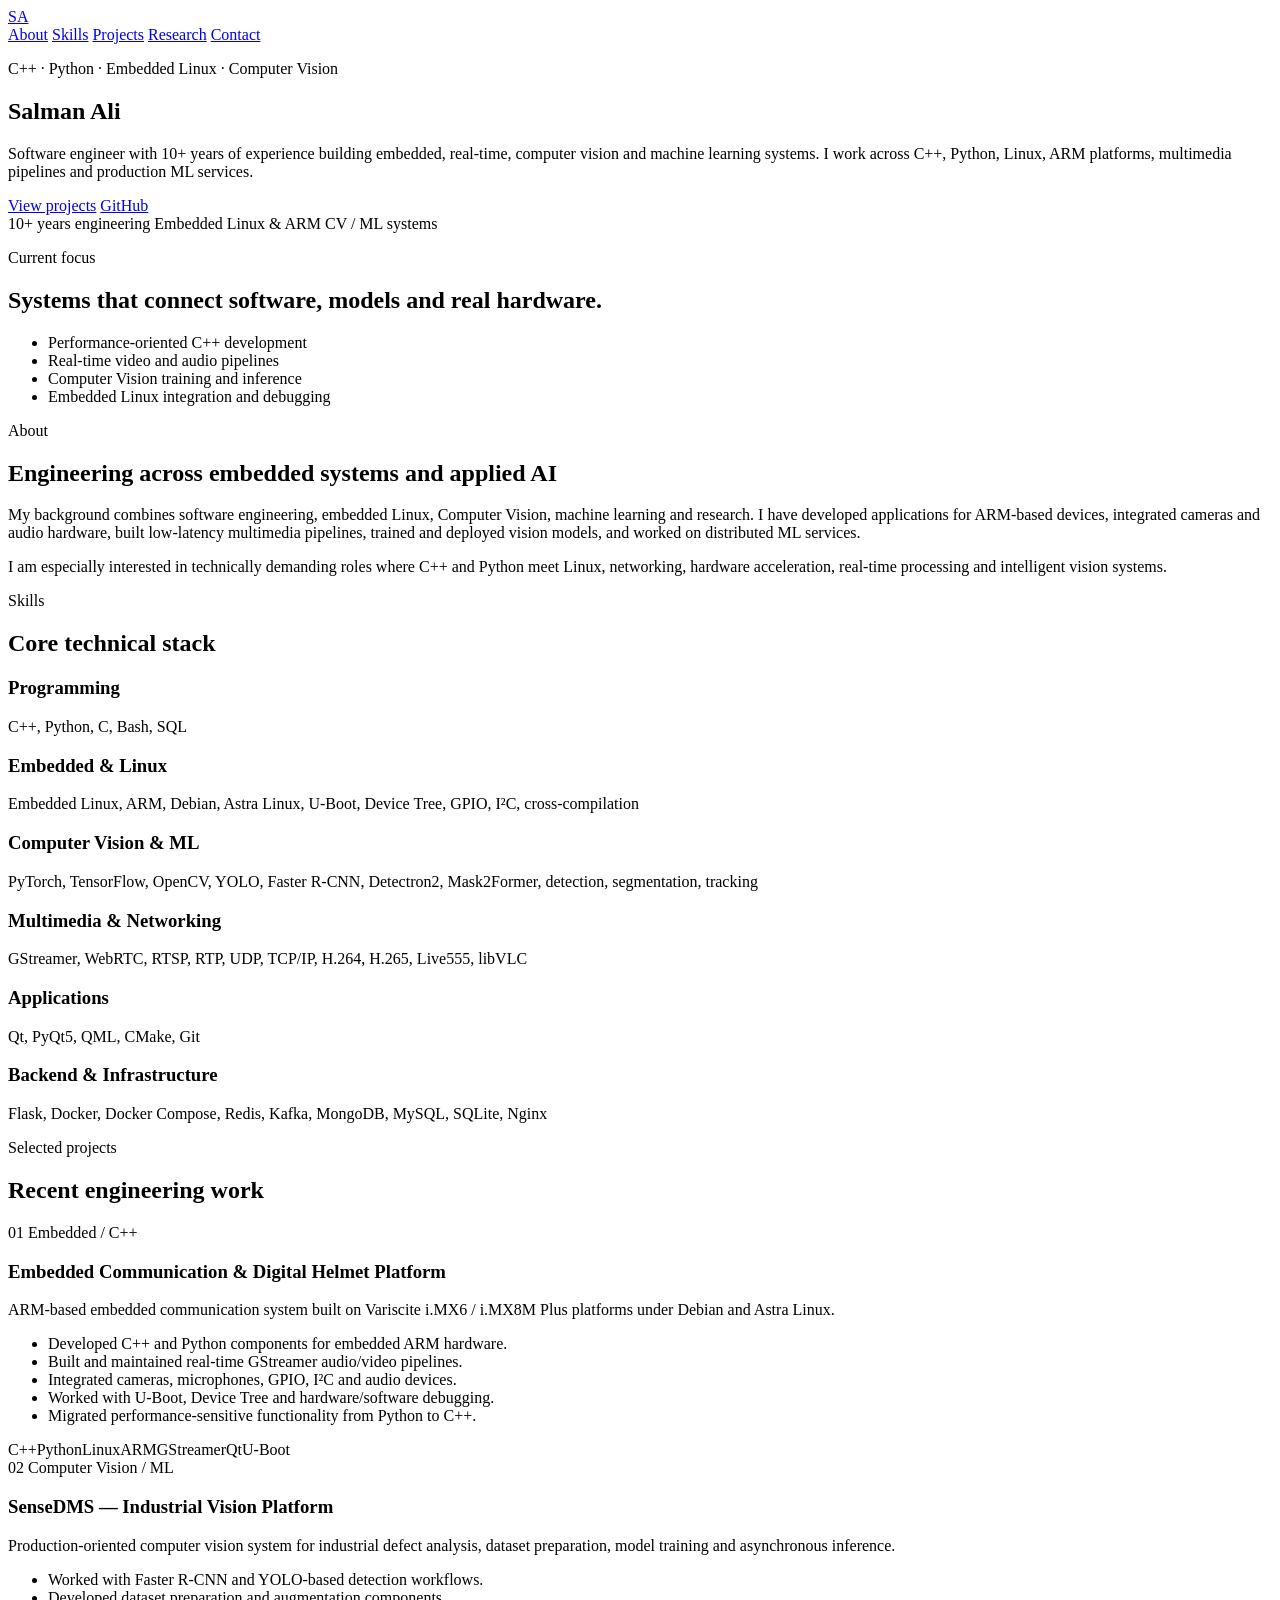
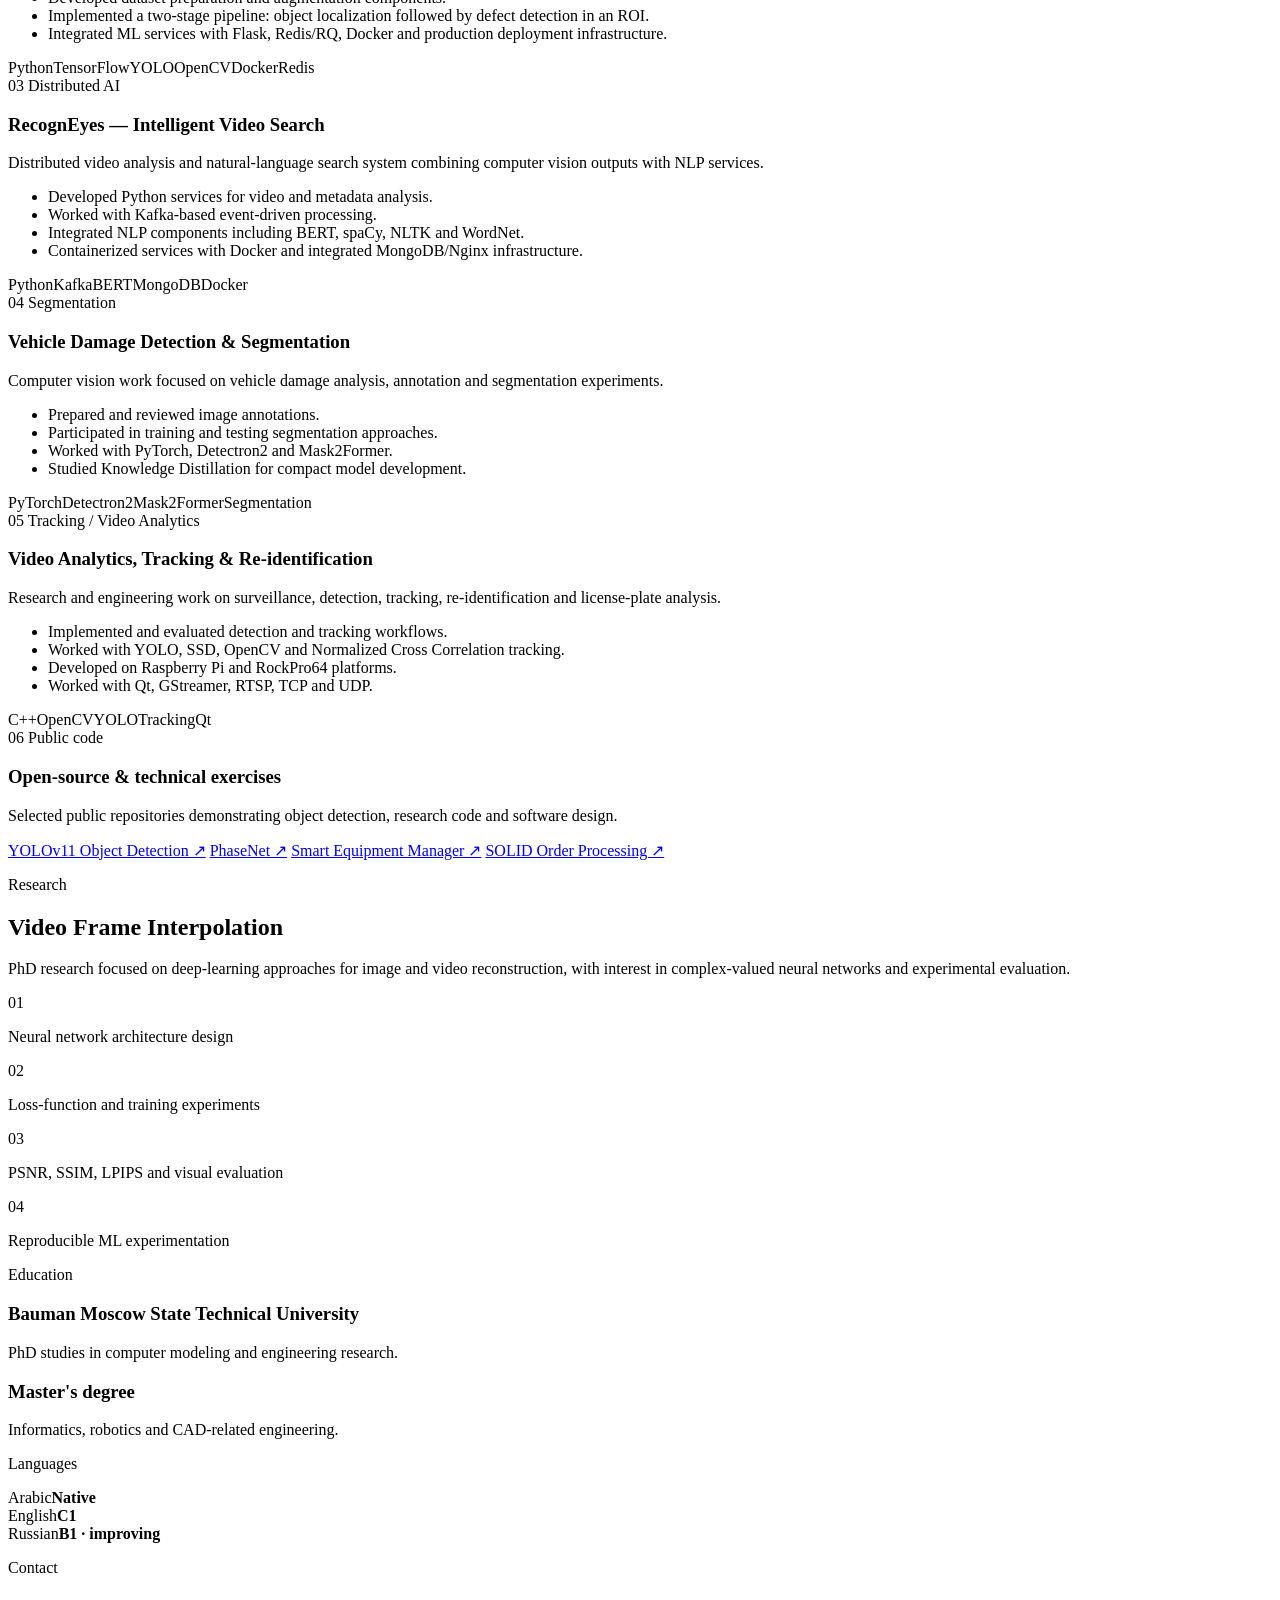
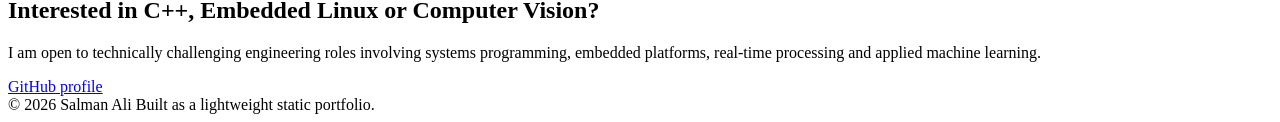
==== index.html @ c9ed136f "Create initial professional portfolio" ====
<!DOCTYPE html>
<html lang="en">
<head>
  <meta charset="UTF-8" />
  <meta name="viewport" content="width=device-width, initial-scale=1.0" />
  <meta name="description" content="Salman Ali — C++ / Python / Embedded Linux / Computer Vision Engineer." />
  <meta name="theme-color" content="#0b1020" />
  <title>Salman Ali | C++ · Embedded Linux · Computer Vision</title>
  <link rel="stylesheet" href="styles.css" />
</head>
<body>
  <header class="site-header">
    <div class="container nav-wrap">
      <a class="brand" href="#top">SA</a>
      <nav class="nav" aria-label="Primary navigation">
        <a href="#about">About</a>
        <a href="#skills">Skills</a>
        <a href="#projects">Projects</a>
        <a href="#research">Research</a>
        <a href="#contact">Contact</a>
      </nav>
    </div>
  </header>

  <main id="top">
    <section class="hero section">
      <div class="container hero-grid">
        <div>
          <p class="eyebrow">C++ · Python · Embedded Linux · Computer Vision</p>
          <h1>Salman Ali</h1>
          <p class="hero-copy">
            Software engineer with 10+ years of experience building embedded, real-time,
            computer vision and machine learning systems. I work across C++, Python, Linux,
            ARM platforms, multimedia pipelines and production ML services.
          </p>
          <div class="hero-actions">
            <a class="button primary" href="#projects">View projects</a>
            <a class="button secondary" href="https://github.com/slmanali" target="_blank" rel="noreferrer">GitHub</a>
          </div>
          <div class="quick-facts" aria-label="Profile highlights">
            <span>10+ years engineering</span>
            <span>Embedded Linux & ARM</span>
            <span>CV / ML systems</span>
          </div>
        </div>

        <aside class="hero-card" aria-label="Technical focus">
          <p class="card-label">Current focus</p>
          <h2>Systems that connect software, models and real hardware.</h2>
          <ul>
            <li>Performance-oriented C++ development</li>
            <li>Real-time video and audio pipelines</li>
            <li>Computer Vision training and inference</li>
            <li>Embedded Linux integration and debugging</li>
          </ul>
        </aside>
      </div>
    </section>

    <section id="about" class="section alt-section">
      <div class="container two-column">
        <div>
          <p class="section-kicker">About</p>
          <h2>Engineering across embedded systems and applied AI</h2>
        </div>
        <div class="prose">
          <p>
            My background combines software engineering, embedded Linux, Computer Vision,
            machine learning and research. I have developed applications for ARM-based devices,
            integrated cameras and audio hardware, built low-latency multimedia pipelines,
            trained and deployed vision models, and worked on distributed ML services.
          </p>
          <p>
            I am especially interested in technically demanding roles where C++ and Python meet
            Linux, networking, hardware acceleration, real-time processing and intelligent vision systems.
          </p>
        </div>
      </div>
    </section>

    <section id="skills" class="section">
      <div class="container">
        <p class="section-kicker">Skills</p>
        <h2>Core technical stack</h2>

        <div class="skill-grid">
          <article class="skill-card">
            <h3>Programming</h3>
            <p>C++, Python, C, Bash, SQL</p>
          </article>
          <article class="skill-card">
            <h3>Embedded & Linux</h3>
            <p>Embedded Linux, ARM, Debian, Astra Linux, U-Boot, Device Tree, GPIO, I²C, cross-compilation</p>
          </article>
          <article class="skill-card">
            <h3>Computer Vision & ML</h3>
            <p>PyTorch, TensorFlow, OpenCV, YOLO, Faster R-CNN, Detectron2, Mask2Former, detection, segmentation, tracking</p>
          </article>
          <article class="skill-card">
            <h3>Multimedia & Networking</h3>
            <p>GStreamer, WebRTC, RTSP, RTP, UDP, TCP/IP, H.264, H.265, Live555, libVLC</p>
          </article>
          <article class="skill-card">
            <h3>Applications</h3>
            <p>Qt, PyQt5, QML, CMake, Git</p>
          </article>
          <article class="skill-card">
            <h3>Backend & Infrastructure</h3>
            <p>Flask, Docker, Docker Compose, Redis, Kafka, MongoDB, MySQL, SQLite, Nginx</p>
          </article>
        </div>
      </div>
    </section>

    <section id="projects" class="section alt-section">
      <div class="container">
        <p class="section-kicker">Selected projects</p>
        <h2>Recent engineering work</h2>

        <div class="project-grid">
          <article class="project-card featured">
            <div class="project-topline">
              <span class="project-number">01</span>
              <span class="project-type">Embedded / C++</span>
            </div>
            <h3>Embedded Communication & Digital Helmet Platform</h3>
            <p>
              ARM-based embedded communication system built on Variscite i.MX6 / i.MX8M Plus
              platforms under Debian and Astra Linux.
            </p>
            <ul class="project-points">
              <li>Developed C++ and Python components for embedded ARM hardware.</li>
              <li>Built and maintained real-time GStreamer audio/video pipelines.</li>
              <li>Integrated cameras, microphones, GPIO, I²C and audio devices.</li>
              <li>Worked with U-Boot, Device Tree and hardware/software debugging.</li>
              <li>Migrated performance-sensitive functionality from Python to C++.</li>
            </ul>
            <div class="tags">
              <span>C++</span><span>Python</span><span>Linux</span><span>ARM</span><span>GStreamer</span><span>Qt</span><span>U-Boot</span>
            </div>
          </article>

          <article class="project-card">
            <div class="project-topline">
              <span class="project-number">02</span>
              <span class="project-type">Computer Vision / ML</span>
            </div>
            <h3>SenseDMS — Industrial Vision Platform</h3>
            <p>
              Production-oriented computer vision system for industrial defect analysis,
              dataset preparation, model training and asynchronous inference.
            </p>
            <ul class="project-points">
              <li>Worked with Faster R-CNN and YOLO-based detection workflows.</li>
              <li>Developed dataset preparation and augmentation components.</li>
              <li>Implemented a two-stage pipeline: object localization followed by defect detection in an ROI.</li>
              <li>Integrated ML services with Flask, Redis/RQ, Docker and production deployment infrastructure.</li>
            </ul>
            <div class="tags">
              <span>Python</span><span>TensorFlow</span><span>YOLO</span><span>OpenCV</span><span>Docker</span><span>Redis</span>
            </div>
          </article>

          <article class="project-card">
            <div class="project-topline">
              <span class="project-number">03</span>
              <span class="project-type">Distributed AI</span>
            </div>
            <h3>RecognEyes — Intelligent Video Search</h3>
            <p>
              Distributed video analysis and natural-language search system combining computer vision outputs with NLP services.
            </p>
            <ul class="project-points">
              <li>Developed Python services for video and metadata analysis.</li>
              <li>Worked with Kafka-based event-driven processing.</li>
              <li>Integrated NLP components including BERT, spaCy, NLTK and WordNet.</li>
              <li>Containerized services with Docker and integrated MongoDB/Nginx infrastructure.</li>
            </ul>
            <div class="tags">
              <span>Python</span><span>Kafka</span><span>BERT</span><span>MongoDB</span><span>Docker</span>
            </div>
          </article>

          <article class="project-card">
            <div class="project-topline">
              <span class="project-number">04</span>
              <span class="project-type">Segmentation</span>
            </div>
            <h3>Vehicle Damage Detection & Segmentation</h3>
            <p>
              Computer vision work focused on vehicle damage analysis, annotation and segmentation experiments.
            </p>
            <ul class="project-points">
              <li>Prepared and reviewed image annotations.</li>
              <li>Participated in training and testing segmentation approaches.</li>
              <li>Worked with PyTorch, Detectron2 and Mask2Former.</li>
              <li>Studied Knowledge Distillation for compact model development.</li>
            </ul>
            <div class="tags">
              <span>PyTorch</span><span>Detectron2</span><span>Mask2Former</span><span>Segmentation</span>
            </div>
          </article>

          <article class="project-card">
            <div class="project-topline">
              <span class="project-number">05</span>
              <span class="project-type">Tracking / Video Analytics</span>
            </div>
            <h3>Video Analytics, Tracking & Re-identification</h3>
            <p>
              Research and engineering work on surveillance, detection, tracking, re-identification and license-plate analysis.
            </p>
            <ul class="project-points">
              <li>Implemented and evaluated detection and tracking workflows.</li>
              <li>Worked with YOLO, SSD, OpenCV and Normalized Cross Correlation tracking.</li>
              <li>Developed on Raspberry Pi and RockPro64 platforms.</li>
              <li>Worked with Qt, GStreamer, RTSP, TCP and UDP.</li>
            </ul>
            <div class="tags">
              <span>C++</span><span>OpenCV</span><span>YOLO</span><span>Tracking</span><span>Qt</span>
            </div>
          </article>

          <article class="project-card github-card">
            <div class="project-topline">
              <span class="project-number">06</span>
              <span class="project-type">Public code</span>
            </div>
            <h3>Open-source & technical exercises</h3>
            <p>Selected public repositories demonstrating object detection, research code and software design.</p>
            <div class="repo-links">
              <a href="https://github.com/slmanali/yolov11-object-detection-task" target="_blank" rel="noreferrer">YOLOv11 Object Detection ↗</a>
              <a href="https://github.com/slmanali/PhaseNet" target="_blank" rel="noreferrer">PhaseNet ↗</a>
              <a href="https://github.com/slmanali/smart-equipment-manager" target="_blank" rel="noreferrer">Smart Equipment Manager ↗</a>
              <a href="https://github.com/slmanali/solid-order-processing-system" target="_blank" rel="noreferrer">SOLID Order Processing ↗</a>
            </div>
          </article>
        </div>
      </div>
    </section>

    <section id="research" class="section">
      <div class="container research-grid">
        <div>
          <p class="section-kicker">Research</p>
          <h2>Video Frame Interpolation</h2>
          <p class="research-lead">
            PhD research focused on deep-learning approaches for image and video reconstruction,
            with interest in complex-valued neural networks and experimental evaluation.
          </p>
        </div>
        <div class="research-list">
          <div><span>01</span><p>Neural network architecture design</p></div>
          <div><span>02</span><p>Loss-function and training experiments</p></div>
          <div><span>03</span><p>PSNR, SSIM, LPIPS and visual evaluation</p></div>
          <div><span>04</span><p>Reproducible ML experimentation</p></div>
        </div>
      </div>
    </section>

    <section class="section alt-section">
      <div class="container profile-grid">
        <article>
          <p class="section-kicker">Education</p>
          <h3>Bauman Moscow State Technical University</h3>
          <p>PhD studies in computer modeling and engineering research.</p>
          <h3>Master's degree</h3>
          <p>Informatics, robotics and CAD-related engineering.</p>
        </article>
        <article>
          <p class="section-kicker">Languages</p>
          <div class="language-row"><span>Arabic</span><strong>Native</strong></div>
          <div class="language-row"><span>English</span><strong>C1</strong></div>
          <div class="language-row"><span>Russian</span><strong>B1 · improving</strong></div>
        </article>
      </div>
    </section>

    <section id="contact" class="section contact-section">
      <div class="container contact-card">
        <div>
          <p class="section-kicker">Contact</p>
          <h2>Interested in C++, Embedded Linux or Computer Vision?</h2>
          <p>
            I am open to technically challenging engineering roles involving systems programming,
            embedded platforms, real-time processing and applied machine learning.
          </p>
        </div>
        <div class="contact-actions">
          <a class="button primary" href="https://github.com/slmanali" target="_blank" rel="noreferrer">GitHub profile</a>
        </div>
      </div>
    </section>
  </main>

  <footer class="footer">
    <div class="container footer-inner">
      <span>© 2026 Salman Ali</span>
      <span>Built as a lightweight static portfolio.</span>
    </div>
  </footer>
</body>
</html>
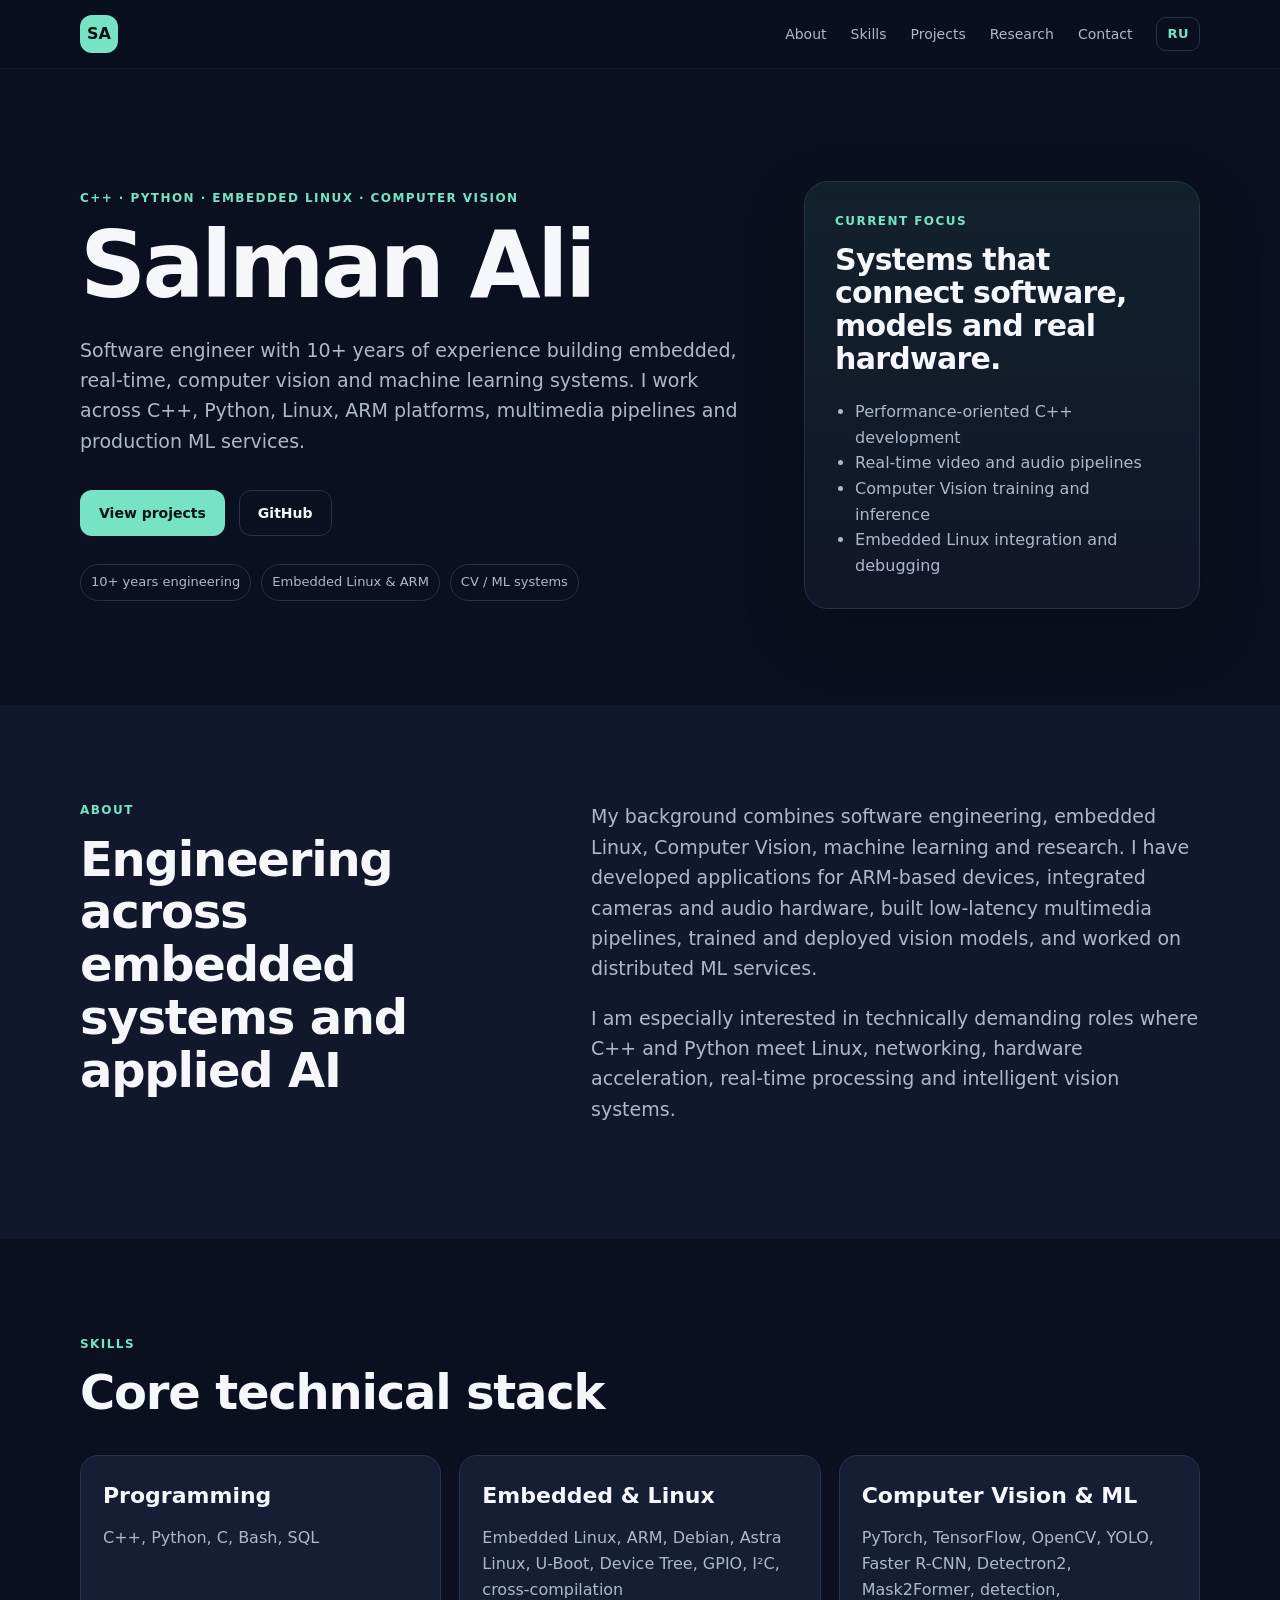
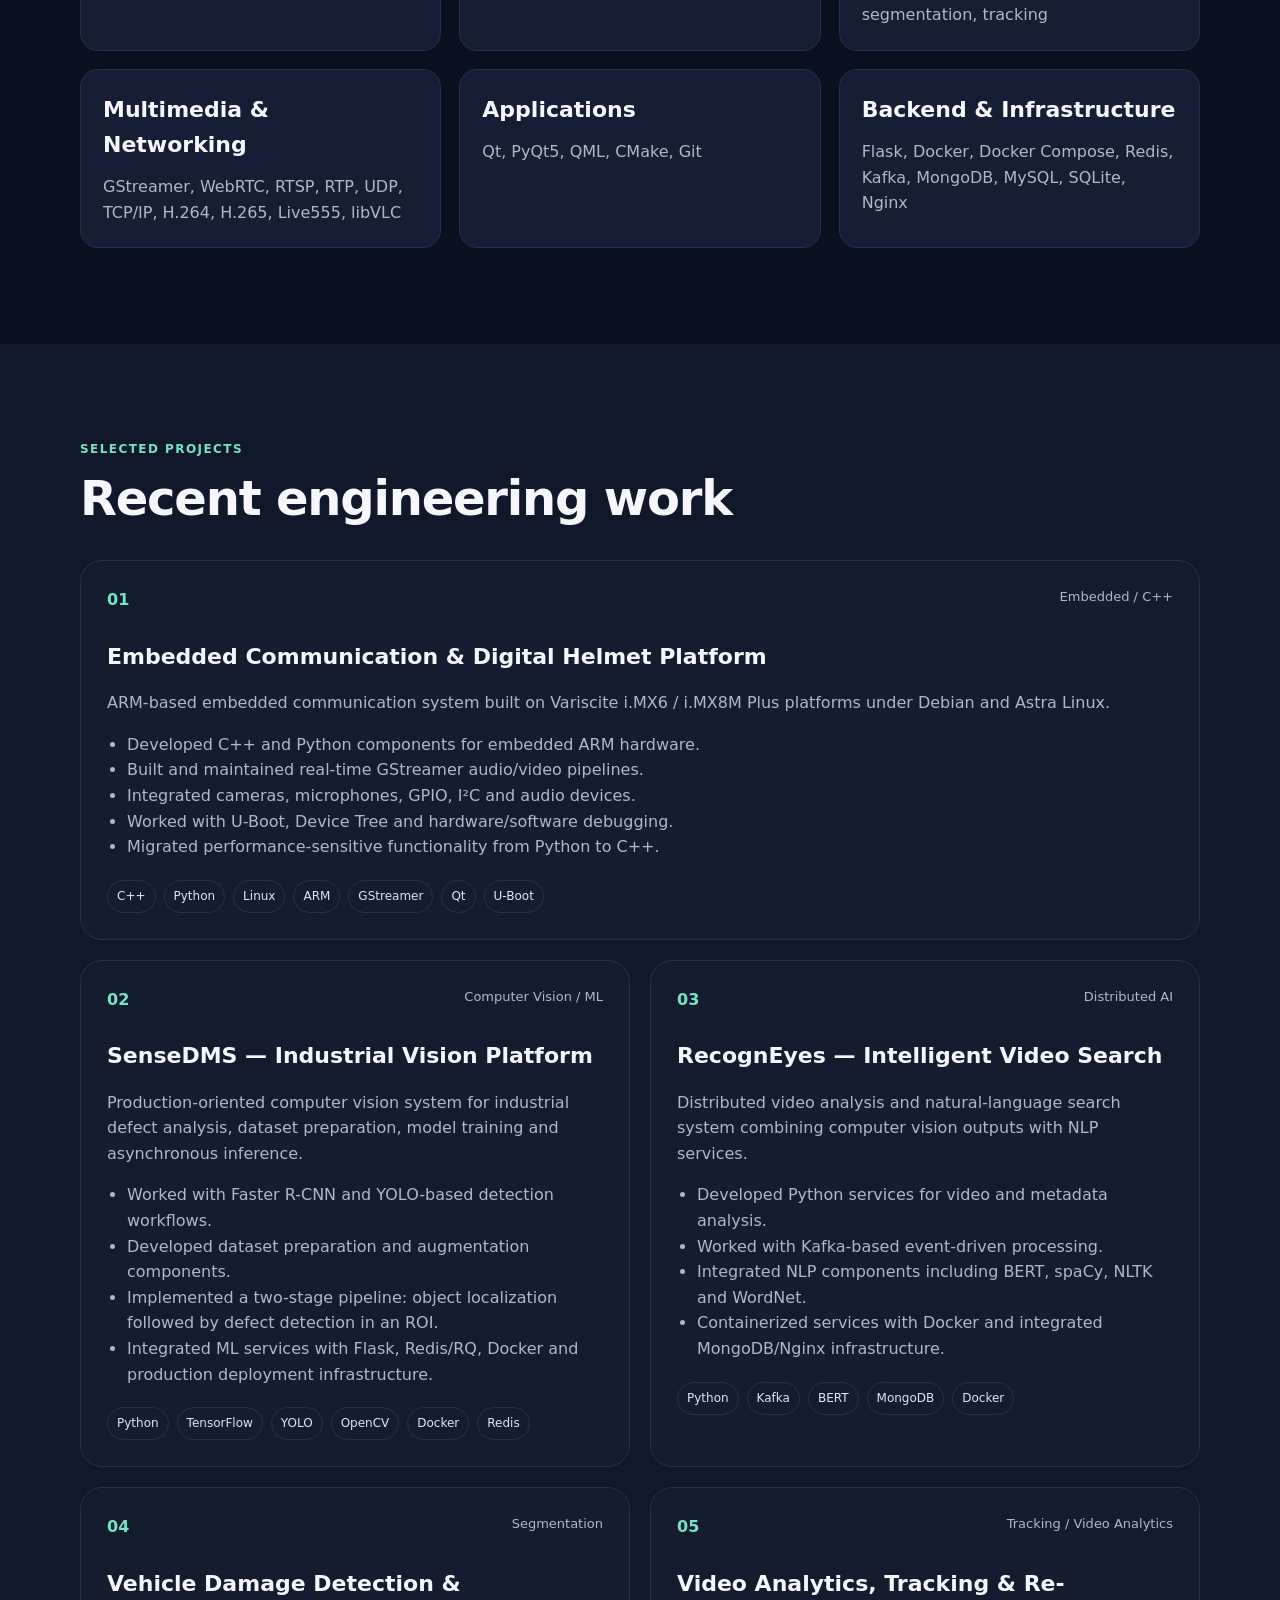
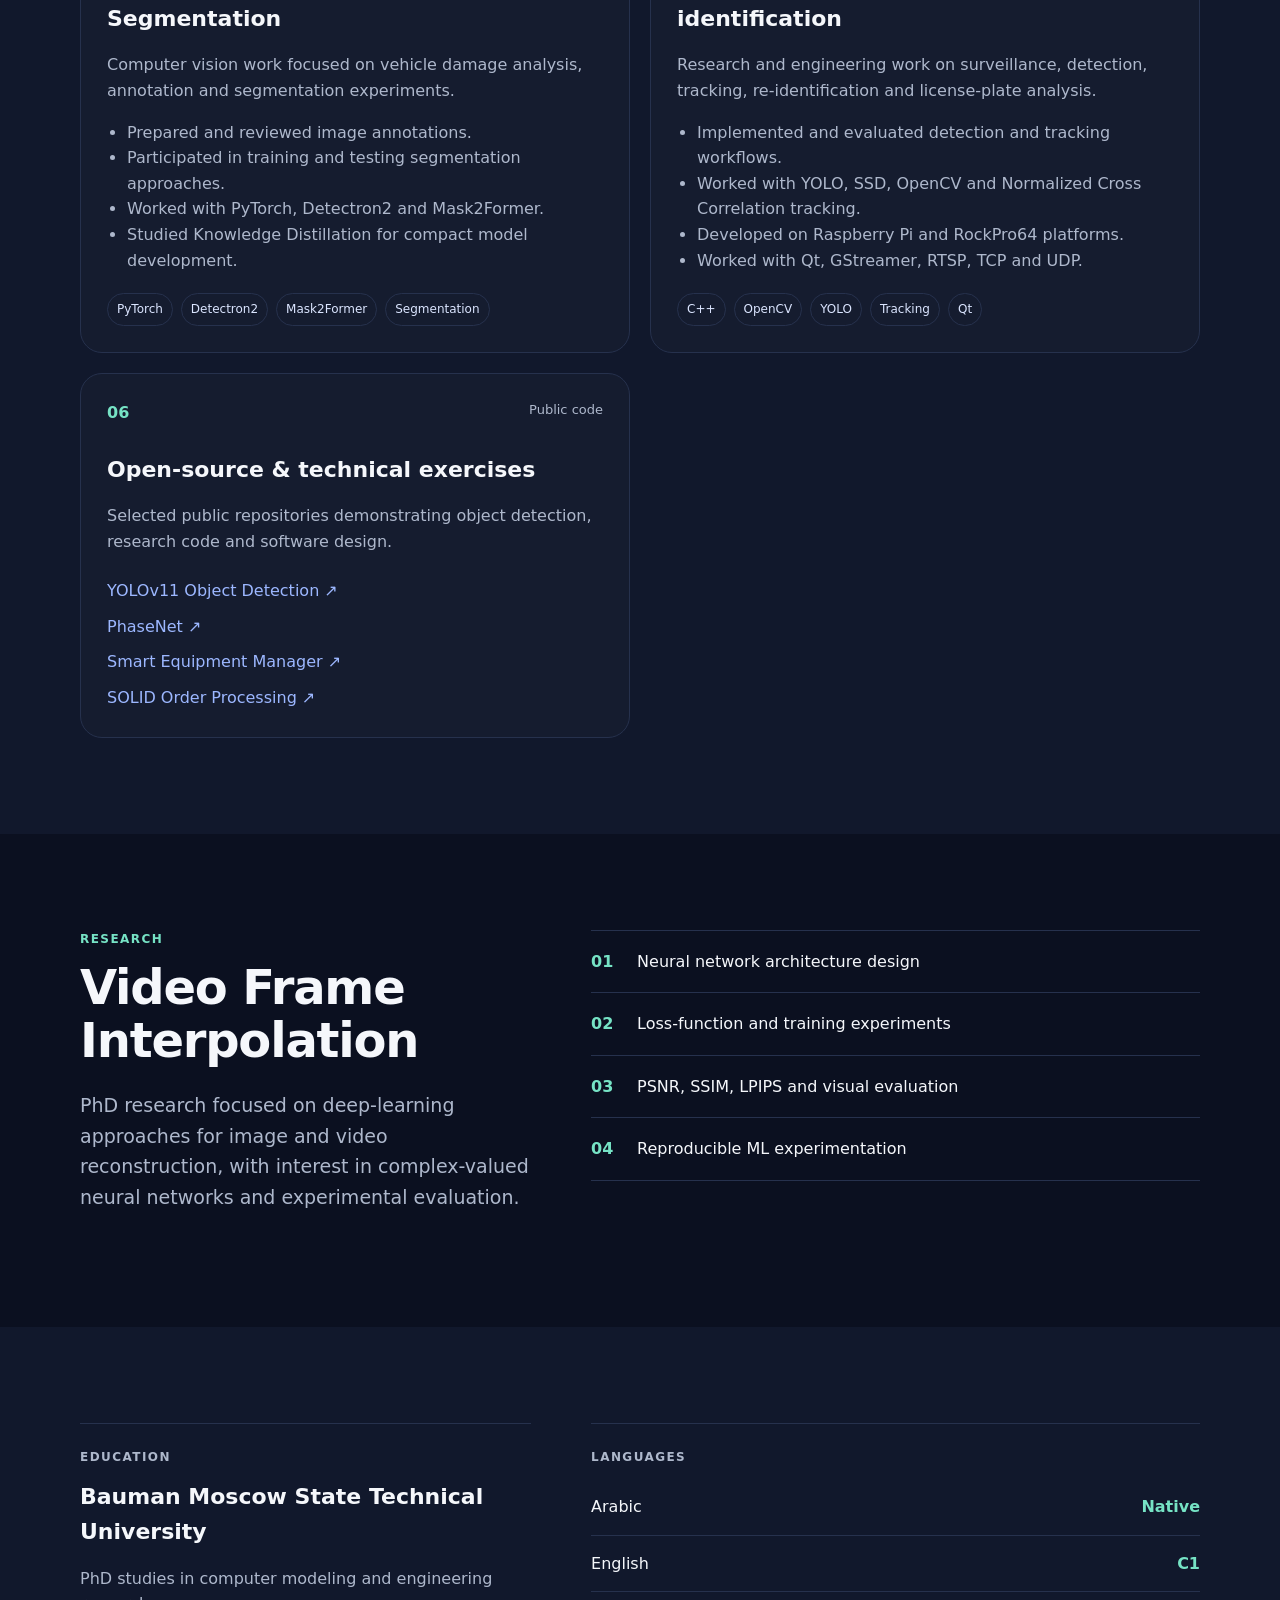
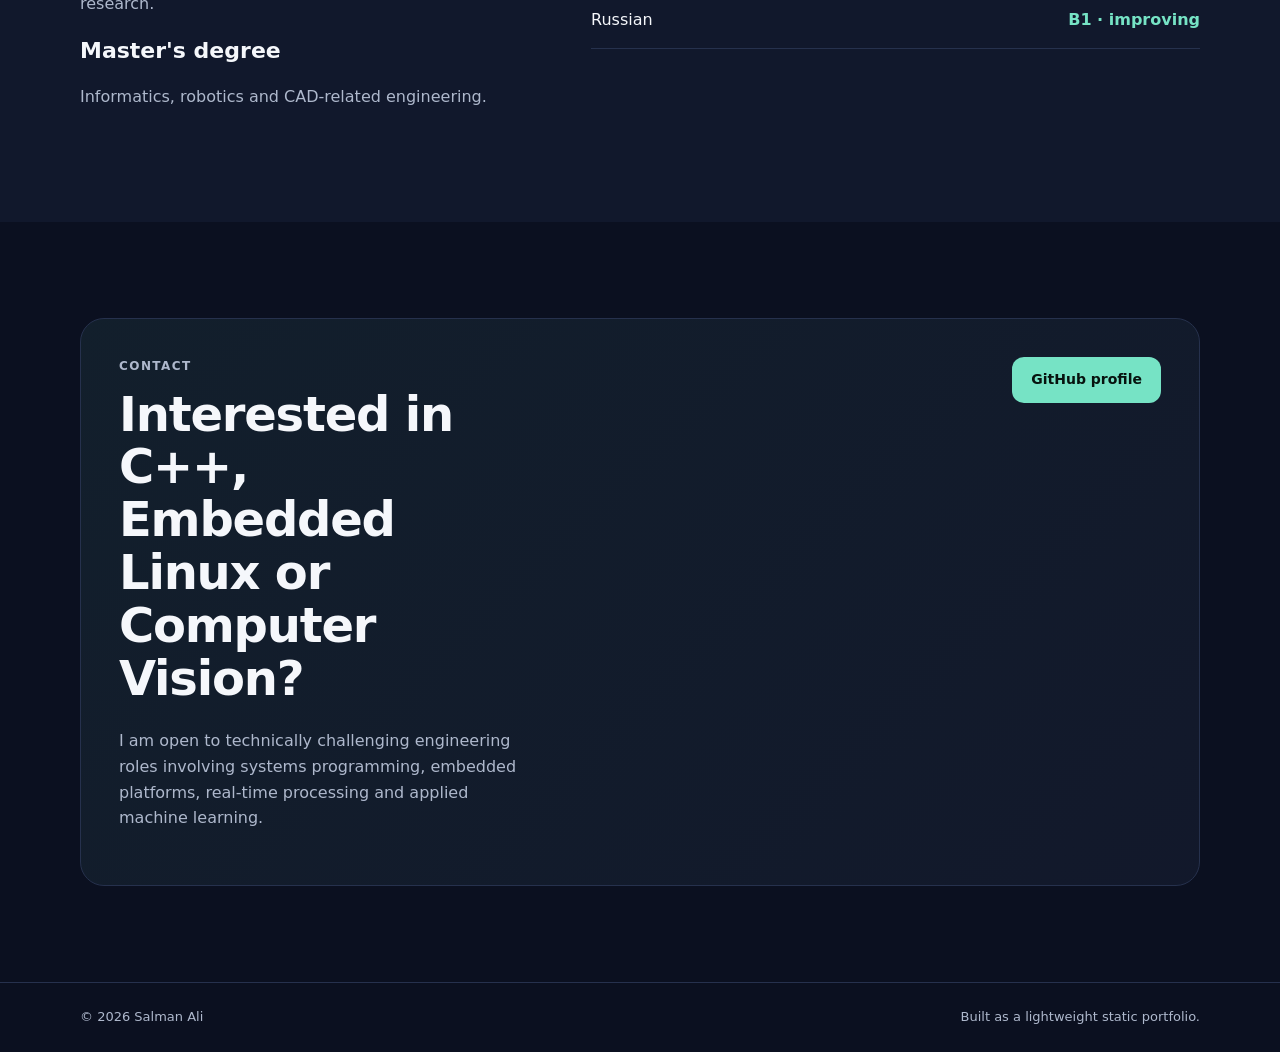
==== commit ca0f04f4: "Add Russian language switch" ====
--- a/index.html
+++ b/index.html
@@ -19,6 +19,7 @@
         <a href="#research">Research</a>
         <a href="#contact">Contact</a>
       </nav>
+      <a class="lang-link" href="ru.html" lang="ru" aria-label="Русская версия">RU</a>
     </div>
   </header>
 
--- a/styles.css
+++ b/styles.css
@@ -0,0 +1,156 @@
+:root {
+  --bg: #0b1020;
+  --bg-soft: #11182c;
+  --panel: #151e34;
+  --text: #f5f7fb;
+  --muted: #aeb8cc;
+  --line: #26314d;
+  --accent: #76e3c5;
+  --accent-2: #9cb7ff;
+  --max: 1120px;
+}
+
+* { box-sizing: border-box; }
+html { scroll-behavior: smooth; }
+body {
+  margin: 0;
+  font-family: Inter, ui-sans-serif, system-ui, -apple-system, BlinkMacSystemFont, "Segoe UI", sans-serif;
+  background: var(--bg);
+  color: var(--text);
+  line-height: 1.6;
+}
+
+a { color: inherit; text-decoration: none; }
+.container { width: min(calc(100% - 40px), var(--max)); margin: 0 auto; }
+.section { padding: 96px 0; }
+.alt-section { background: var(--bg-soft); }
+
+.site-header {
+  position: sticky;
+  top: 0;
+  z-index: 20;
+  background: rgba(11,16,32,.86);
+  backdrop-filter: blur(14px);
+  border-bottom: 1px solid rgba(255,255,255,.06);
+}
+.nav-wrap { display: flex; align-items: center; justify-content: space-between; min-height: 68px; gap: 24px; }
+.brand {
+  width: 38px; height: 38px; border-radius: 12px;
+  display: grid; place-items: center; font-weight: 800;
+  color: #07130f; background: var(--accent);
+}
+.nav { display: flex; gap: 24px; font-size: 14px; color: var(--muted); margin-left: auto; }
+.nav a:hover { color: var(--text); }
+.lang-link {
+  display: inline-flex;
+  align-items: center;
+  justify-content: center;
+  min-width: 42px;
+  height: 34px;
+  padding: 0 10px;
+  border: 1px solid var(--line);
+  border-radius: 10px;
+  color: var(--accent);
+  font-size: 13px;
+  font-weight: 800;
+  letter-spacing: .04em;
+}
+.lang-link:hover { color: var(--text); border-color: var(--accent); }
+
+.hero { padding-top: 112px; }
+.hero-grid { display: grid; grid-template-columns: 1.35fr .8fr; gap: 56px; align-items: center; }
+.eyebrow, .section-kicker, .card-label {
+  margin: 0 0 12px;
+  text-transform: uppercase;
+  letter-spacing: .12em;
+  font-size: 12px;
+  font-weight: 800;
+  color: var(--accent);
+}
+h1 { font-size: clamp(52px, 8vw, 92px); line-height: .98; margin: 0 0 24px; letter-spacing: -.04em; }
+h2 { font-size: clamp(32px, 5vw, 48px); line-height: 1.1; margin: 0 0 24px; letter-spacing: -.025em; }
+h3 { margin: 0 0 12px; font-size: 22px; }
+.hero-copy, .research-lead, .prose { font-size: 19px; color: var(--muted); max-width: 760px; }
+.hero-actions { display: flex; gap: 14px; margin: 34px 0 28px; flex-wrap: wrap; }
+.button {
+  display: inline-flex; align-items: center; justify-content: center;
+  min-height: 46px; padding: 0 18px; border-radius: 12px;
+  border: 1px solid var(--line); font-weight: 750; font-size: 14px;
+}
+.button.primary { background: var(--accent); color: #07130f; border-color: transparent; }
+.button.secondary { background: transparent; color: var(--text); }
+.quick-facts { display: flex; flex-wrap: wrap; gap: 10px; color: var(--muted); font-size: 13px; }
+.quick-facts span { border: 1px solid var(--line); border-radius: 999px; padding: 7px 10px; }
+
+.hero-card {
+  background: linear-gradient(180deg, rgba(118,227,197,.08), rgba(156,183,255,.04));
+  border: 1px solid var(--line); border-radius: 24px; padding: 30px;
+  box-shadow: 0 24px 60px rgba(0,0,0,.22);
+}
+.hero-card h2 { font-size: 30px; }
+.hero-card ul { margin: 20px 0 0; padding-left: 20px; color: var(--muted); }
+
+.two-column, .research-grid, .profile-grid, .contact-card {
+  display: grid; grid-template-columns: 1fr 1.35fr; gap: 60px; align-items: start;
+}
+.prose p:first-child { margin-top: 0; }
+
+.skill-grid { display: grid; grid-template-columns: repeat(3, 1fr); gap: 18px; margin-top: 36px; }
+.skill-card {
+  background: var(--panel); border: 1px solid var(--line); border-radius: 18px; padding: 22px;
+}
+.skill-card p { margin: 0; color: var(--muted); }
+
+.project-grid { display: grid; grid-template-columns: repeat(2, 1fr); gap: 20px; margin-top: 36px; }
+.project-card {
+  border: 1px solid var(--line); border-radius: 22px; padding: 26px; background: rgba(255,255,255,.015);
+}
+.project-card.featured { grid-column: span 2; }
+.project-topline { display: flex; justify-content: space-between; gap: 20px; margin-bottom: 26px; }
+.project-number { color: var(--accent); font-weight: 800; }
+.project-type { color: var(--muted); font-size: 13px; }
+.project-card p, .project-points { color: var(--muted); }
+.project-points { padding-left: 20px; }
+.tags { display: flex; flex-wrap: wrap; gap: 8px; margin-top: 20px; }
+.tags span { font-size: 12px; color: #dbe5ff; border: 1px solid var(--line); border-radius: 999px; padding: 6px 9px; }
+.repo-links { display: grid; gap: 10px; margin-top: 24px; }
+.repo-links a { color: var(--accent-2); }
+.repo-links a:hover { color: var(--text); }
+
+.research-list { display: grid; gap: 0; border-top: 1px solid var(--line); }
+.research-list div { display: grid; grid-template-columns: 46px 1fr; align-items: center; border-bottom: 1px solid var(--line); padding: 18px 0; }
+.research-list span { color: var(--accent); font-weight: 800; }
+.research-list p { margin: 0; }
+
+.profile-grid article { border-top: 1px solid var(--line); padding-top: 24px; }
+.profile-grid p { color: var(--muted); }
+.language-row { display: flex; justify-content: space-between; gap: 30px; border-bottom: 1px solid var(--line); padding: 15px 0; }
+.language-row strong { color: var(--accent); }
+
+.contact-card {
+  border: 1px solid var(--line); border-radius: 24px; padding: 38px;
+  background: linear-gradient(135deg, rgba(118,227,197,.07), rgba(156,183,255,.05));
+}
+.contact-card p { color: var(--muted); }
+.contact-actions { display: flex; align-items: center; justify-content: flex-end; }
+
+.footer { border-top: 1px solid var(--line); padding: 24px 0; color: var(--muted); font-size: 13px; }
+.footer-inner { display: flex; justify-content: space-between; gap: 20px; }
+
+@media (max-width: 900px) {
+  .hero-grid, .two-column, .research-grid, .profile-grid, .contact-card { grid-template-columns: 1fr; gap: 34px; }
+  .skill-grid { grid-template-columns: repeat(2, 1fr); }
+  .project-grid { grid-template-columns: 1fr; }
+  .project-card.featured { grid-column: span 1; }
+  .contact-actions { justify-content: flex-start; }
+}
+
+@media (max-width: 640px) {
+  .section { padding: 72px 0; }
+  .nav { display: none; }
+  .hero { padding-top: 86px; }
+  .skill-grid { grid-template-columns: 1fr; }
+  .footer-inner { flex-direction: column; }
+  h1 { font-size: 54px; }
+  .hero-copy, .research-lead, .prose { font-size: 17px; }
+}
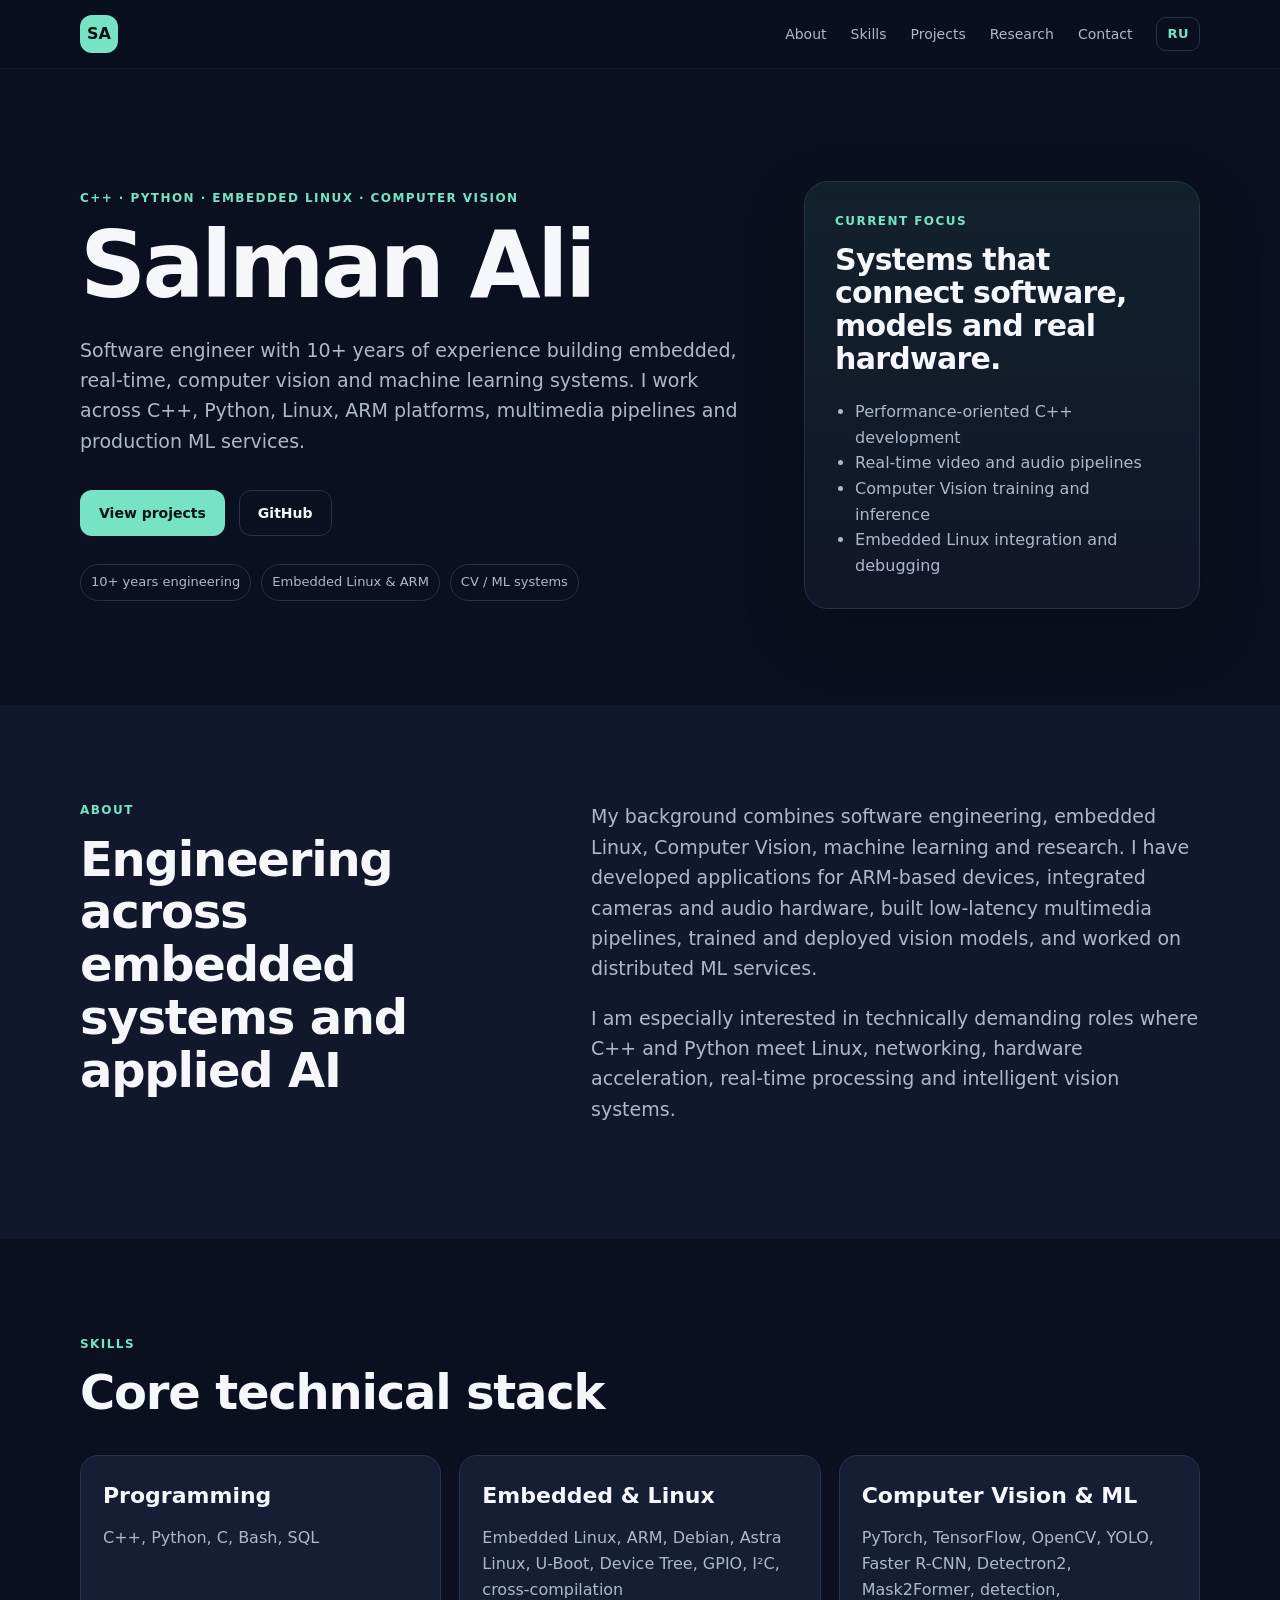
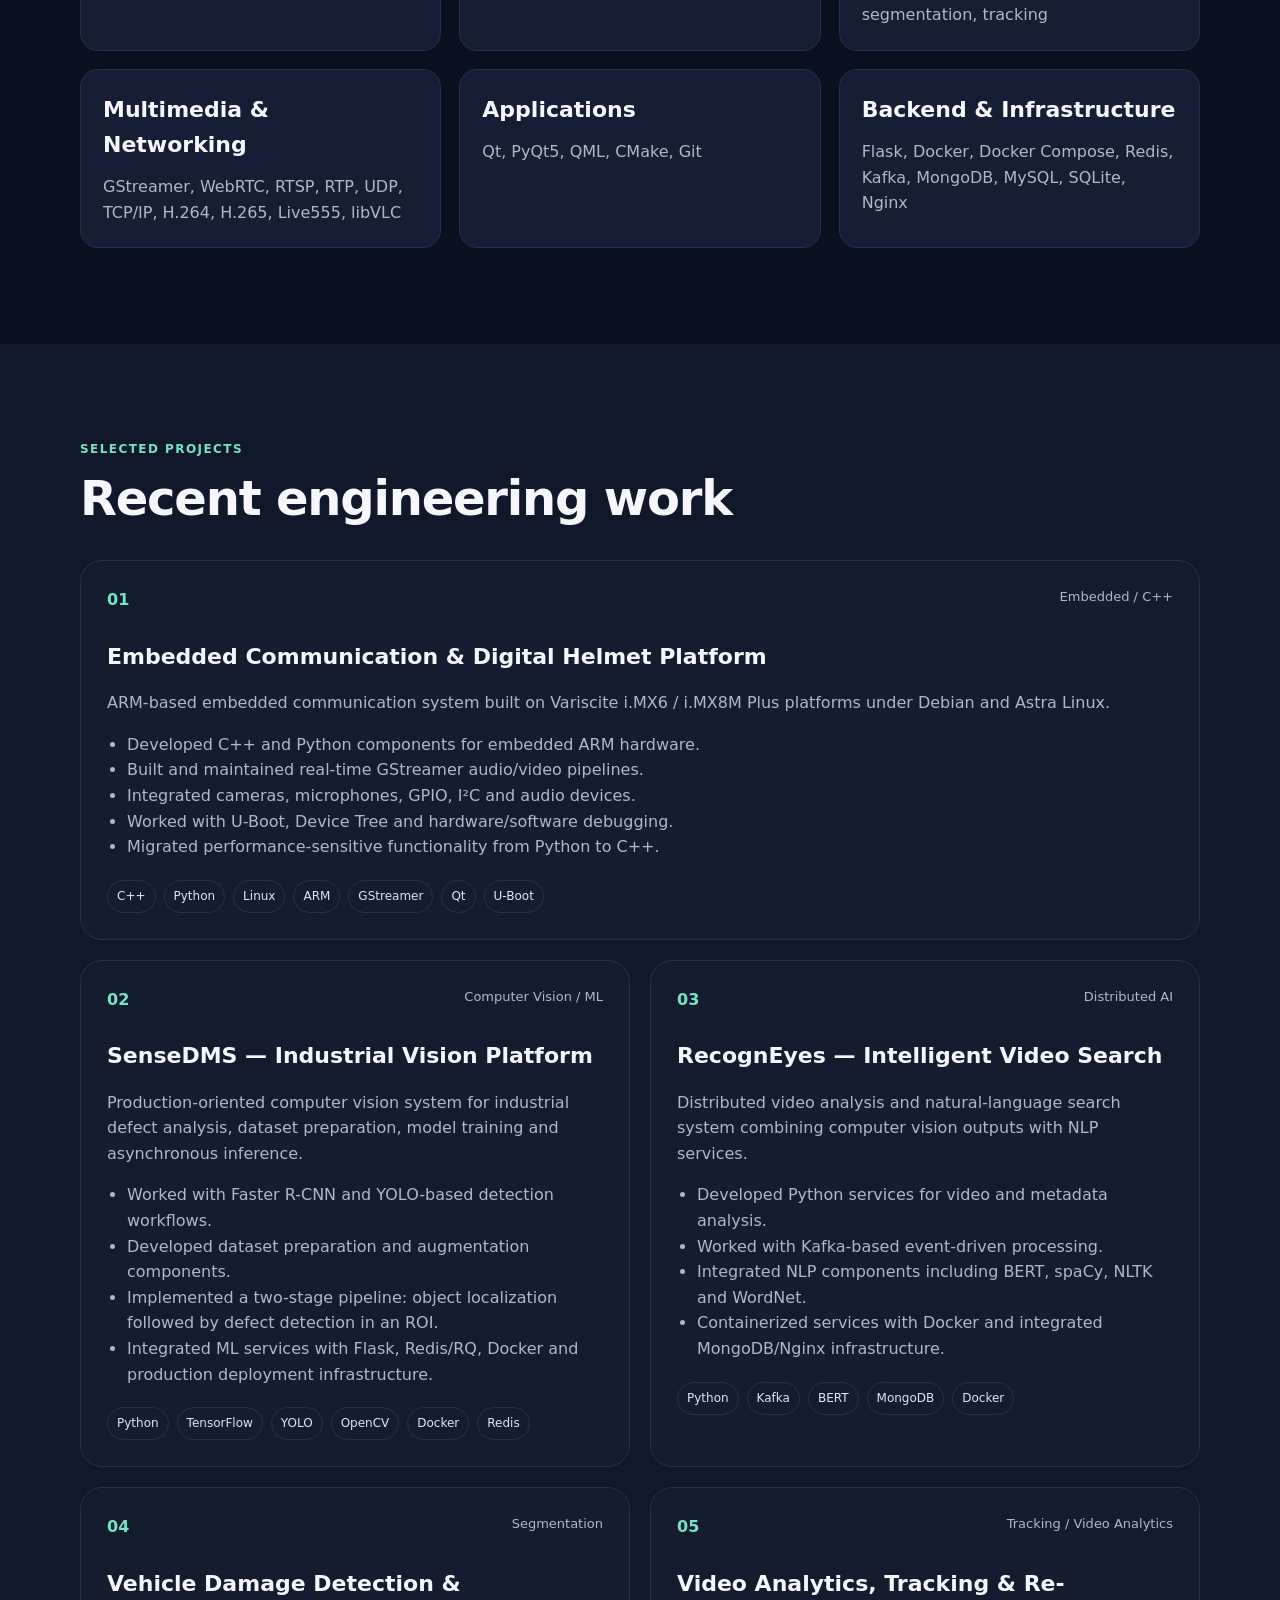
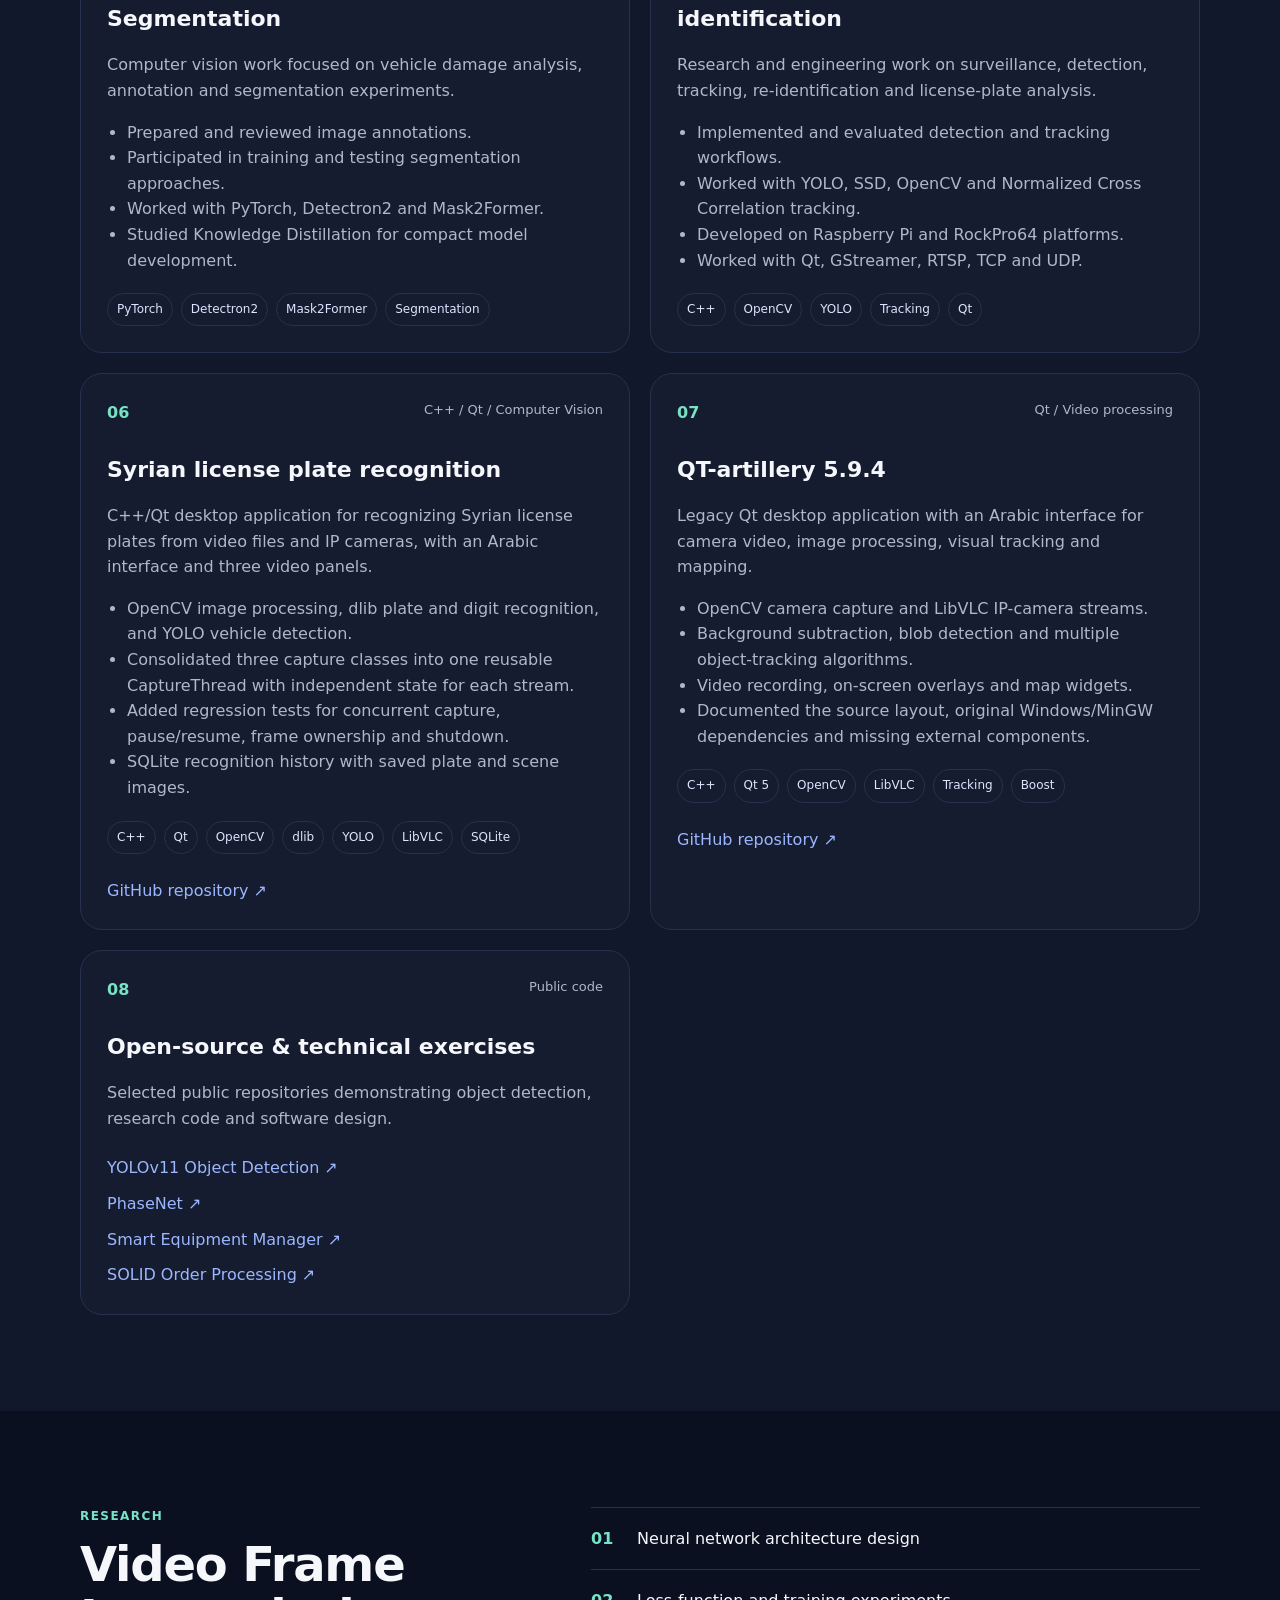
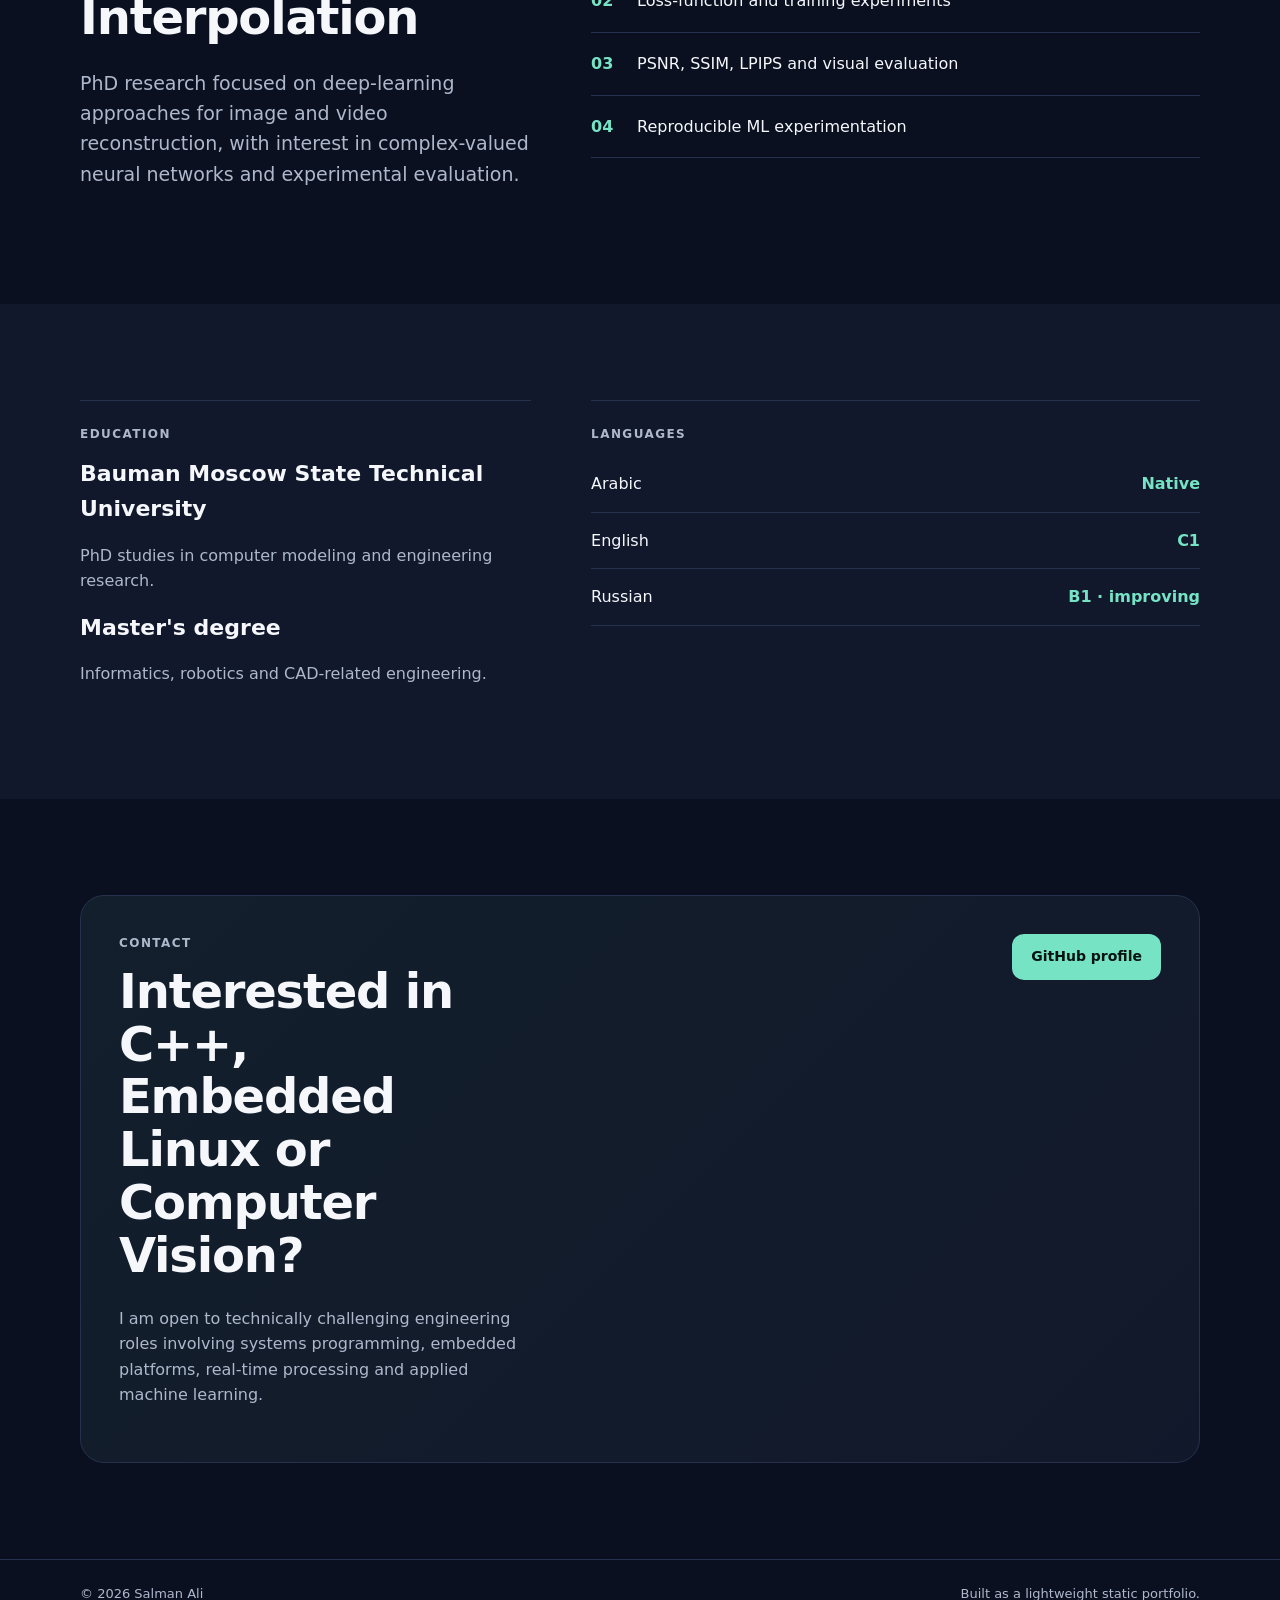
==== commit 465db0b9: "Add Syrian plate recognition and QT-artillery to English and Russian portfolios" ====
--- a/index.html
+++ b/index.html
@@ -222,9 +222,57 @@
             </div>
           </article>
 
+          <article class="project-card" id="syrian-license-plate">
+            <div class="project-topline">
+              <span class="project-number">06</span>
+              <span class="project-type">C++ / Qt / Computer Vision</span>
+            </div>
+            <h3>Syrian license plate recognition</h3>
+            <p>
+              C++/Qt desktop application for recognizing Syrian license plates from video files
+              and IP cameras, with an Arabic interface and three video panels.
+            </p>
+            <ul class="project-points">
+              <li>OpenCV image processing, dlib plate and digit recognition, and YOLO vehicle detection.</li>
+              <li>Consolidated three capture classes into one reusable CaptureThread with independent state for each stream.</li>
+              <li>Added regression tests for concurrent capture, pause/resume, frame ownership and shutdown.</li>
+              <li>SQLite recognition history with saved plate and scene images.</li>
+            </ul>
+            <div class="tags">
+              <span>C++</span><span>Qt</span><span>OpenCV</span><span>dlib</span><span>YOLO</span><span>LibVLC</span><span>SQLite</span>
+            </div>
+            <div class="repo-links">
+              <a href="https://github.com/slmanali/Syrian-license-plate-QT-dlib" target="_blank" rel="noreferrer" aria-label="View Syrian license plate recognition on GitHub">GitHub repository ↗</a>
+            </div>
+          </article>
+
+          <article class="project-card" id="qt-artillery">
+            <div class="project-topline">
+              <span class="project-number">07</span>
+              <span class="project-type">Qt / Video processing</span>
+            </div>
+            <h3>QT-artillery 5.9.4</h3>
+            <p>
+              Legacy Qt desktop application with an Arabic interface for camera video,
+              image processing, visual tracking and mapping.
+            </p>
+            <ul class="project-points">
+              <li>OpenCV camera capture and LibVLC IP-camera streams.</li>
+              <li>Background subtraction, blob detection and multiple object-tracking algorithms.</li>
+              <li>Video recording, on-screen overlays and map widgets.</li>
+              <li>Documented the source layout, original Windows/MinGW dependencies and missing external components.</li>
+            </ul>
+            <div class="tags">
+              <span>C++</span><span>Qt 5</span><span>OpenCV</span><span>LibVLC</span><span>Tracking</span><span>Boost</span>
+            </div>
+            <div class="repo-links">
+              <a href="https://github.com/slmanali/QT-artillery_5.9.4" target="_blank" rel="noreferrer" aria-label="View QT-artillery 5.9.4 on GitHub">GitHub repository ↗</a>
+            </div>
+          </article>
+
           <article class="project-card github-card">
             <div class="project-topline">
-              <span class="project-number">06</span>
+              <span class="project-number">08</span>
               <span class="project-type">Public code</span>
             </div>
             <h3>Open-source & technical exercises</h3>
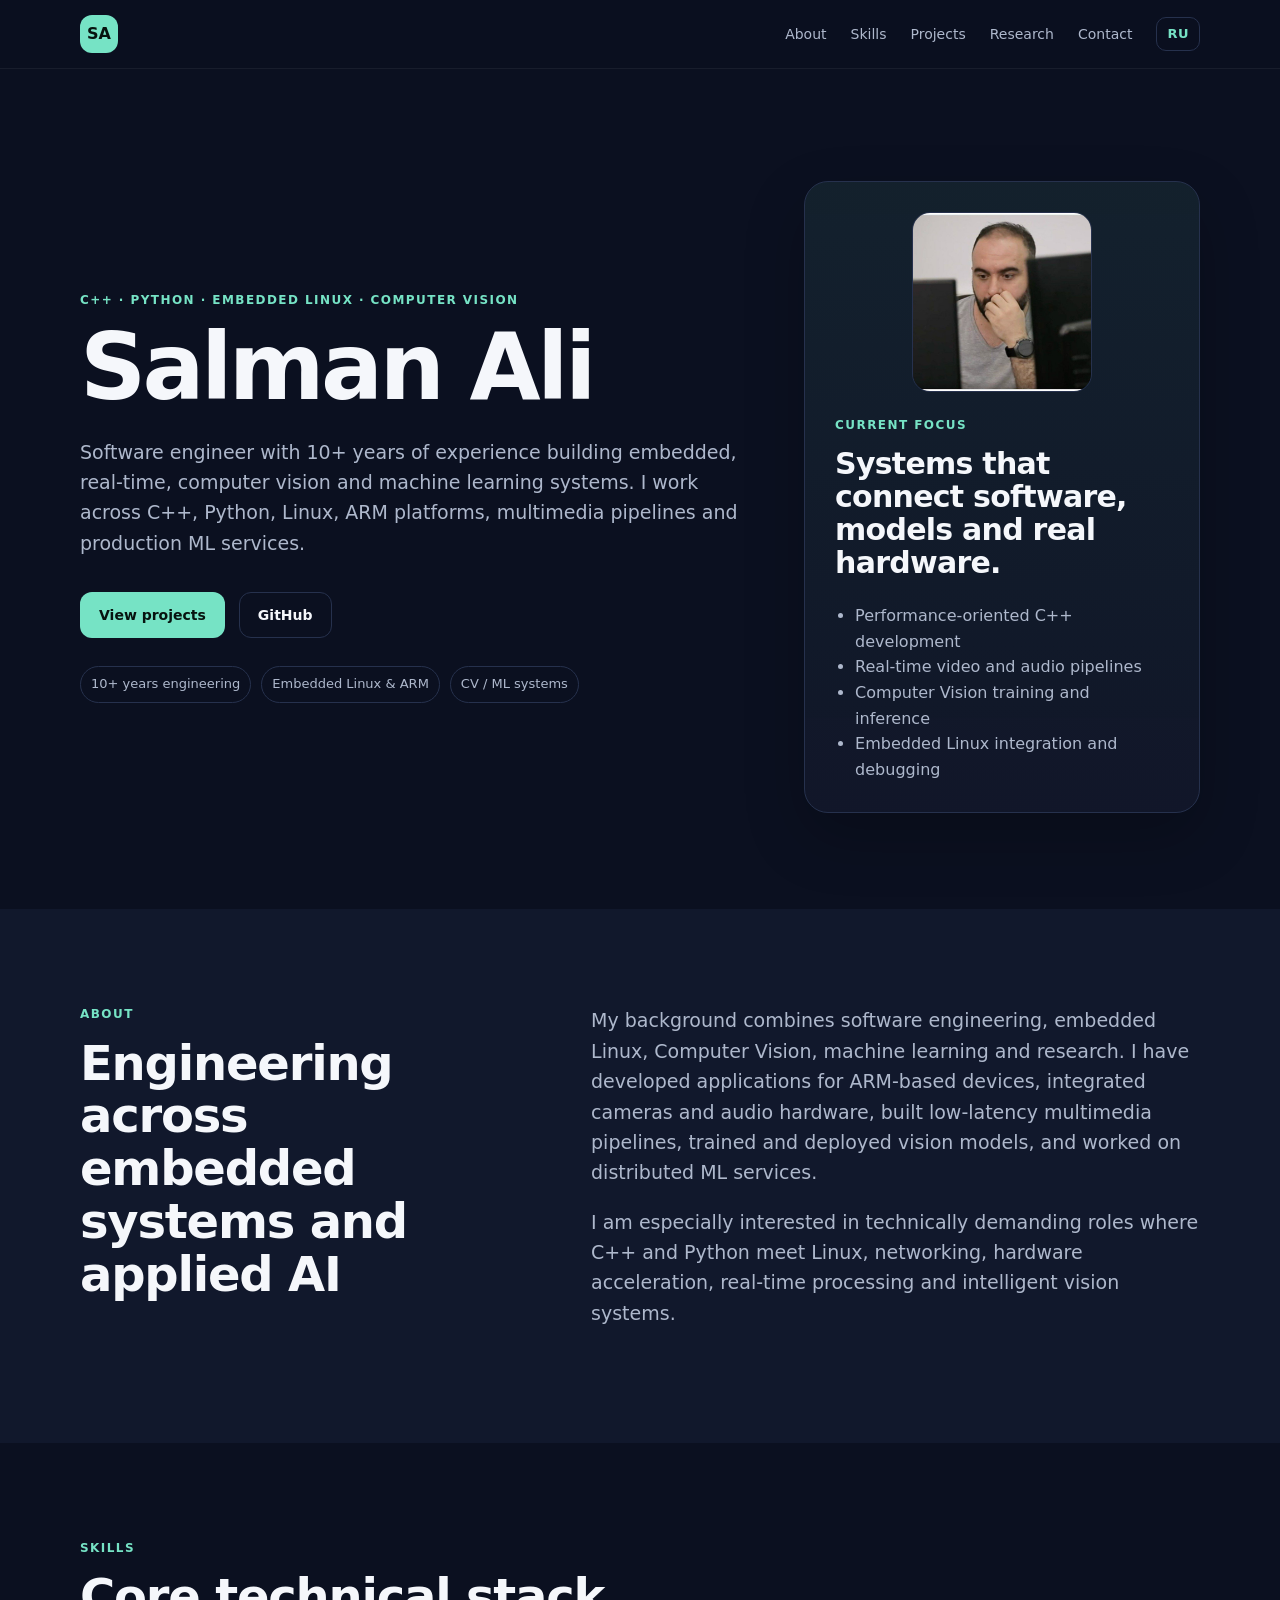
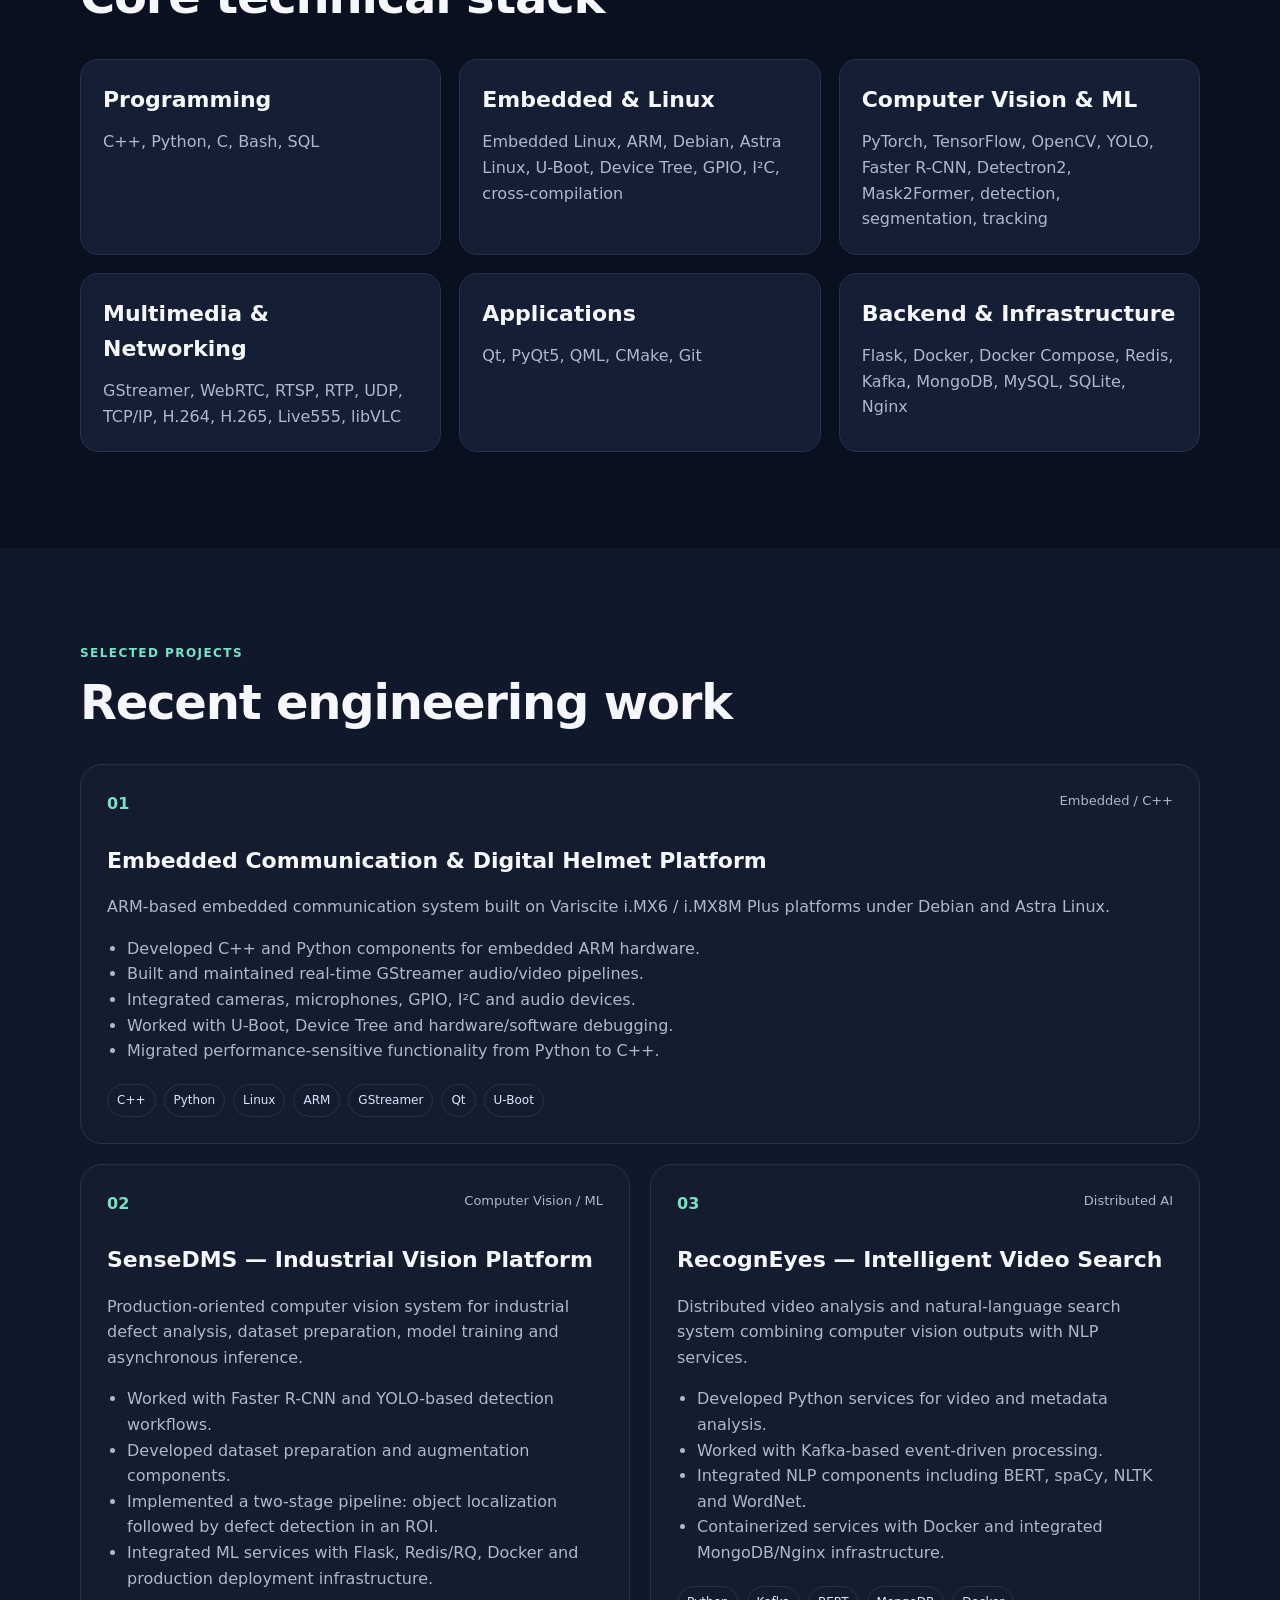
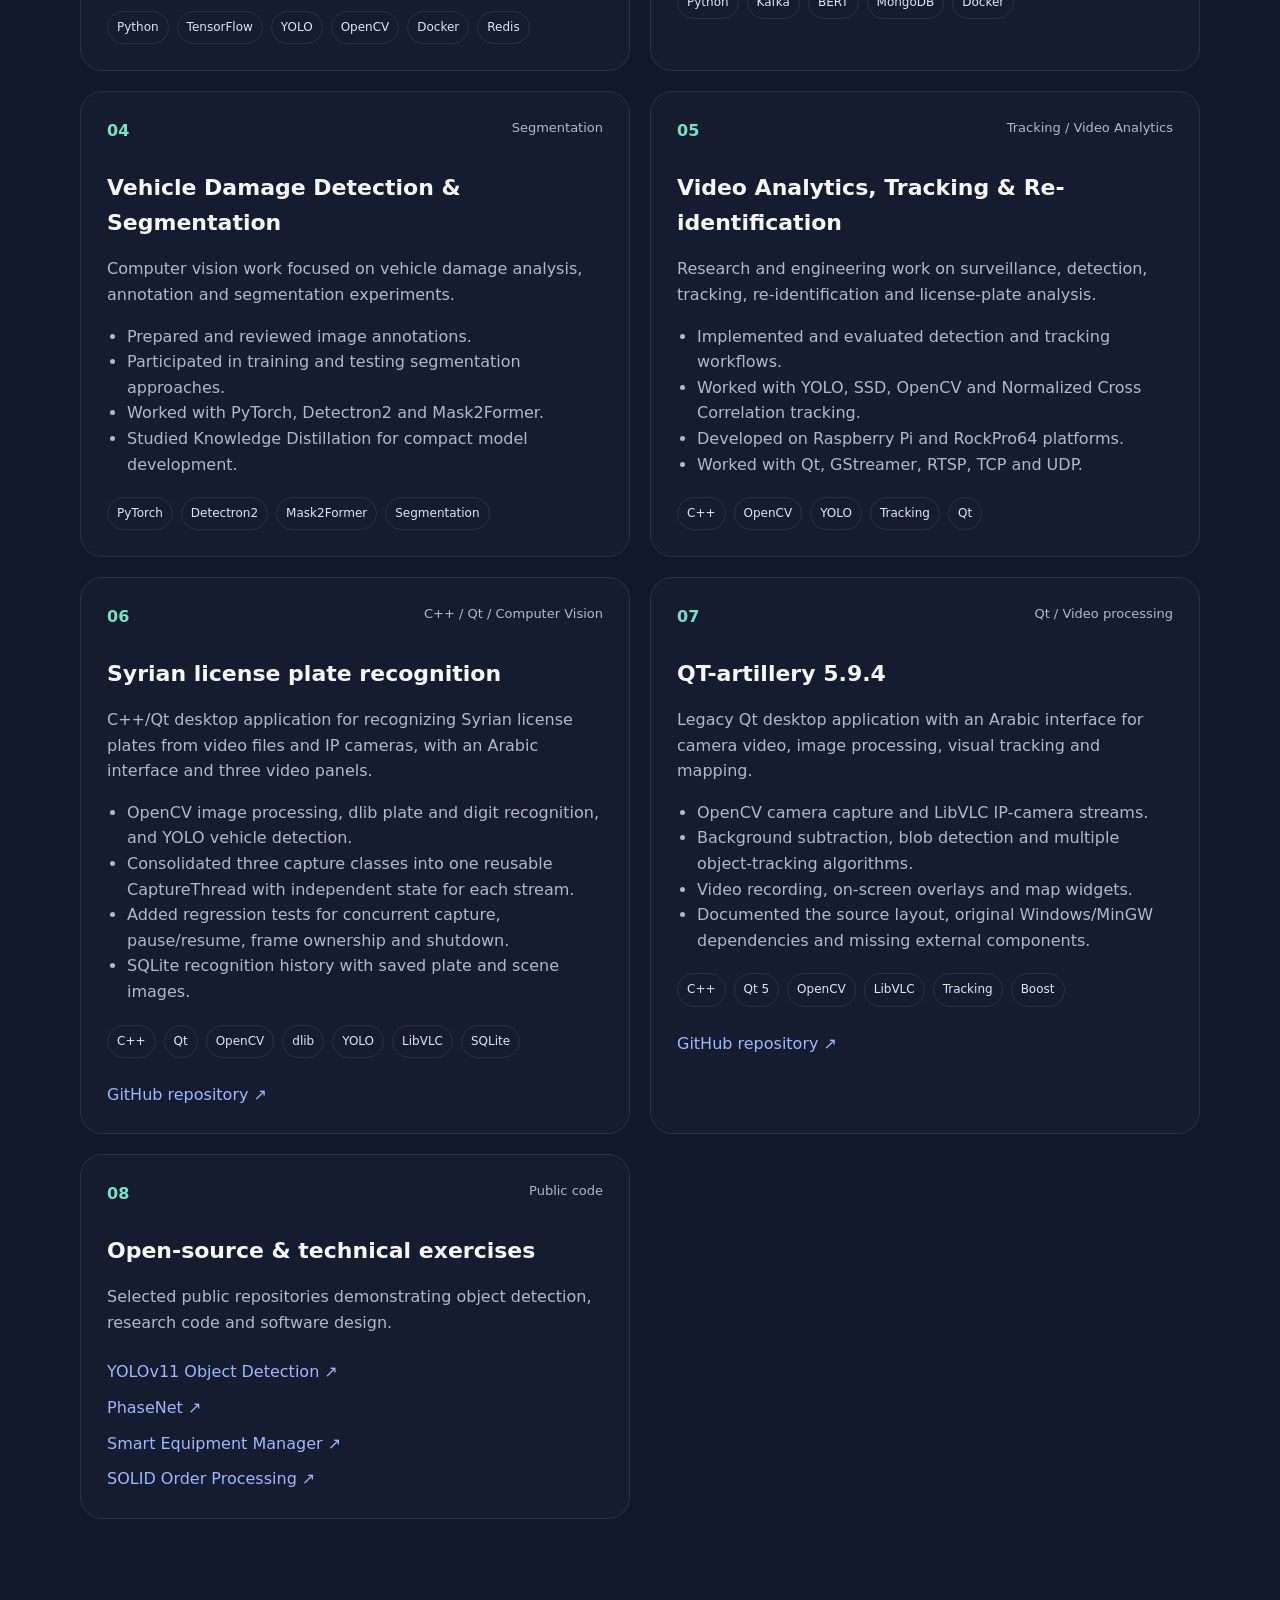
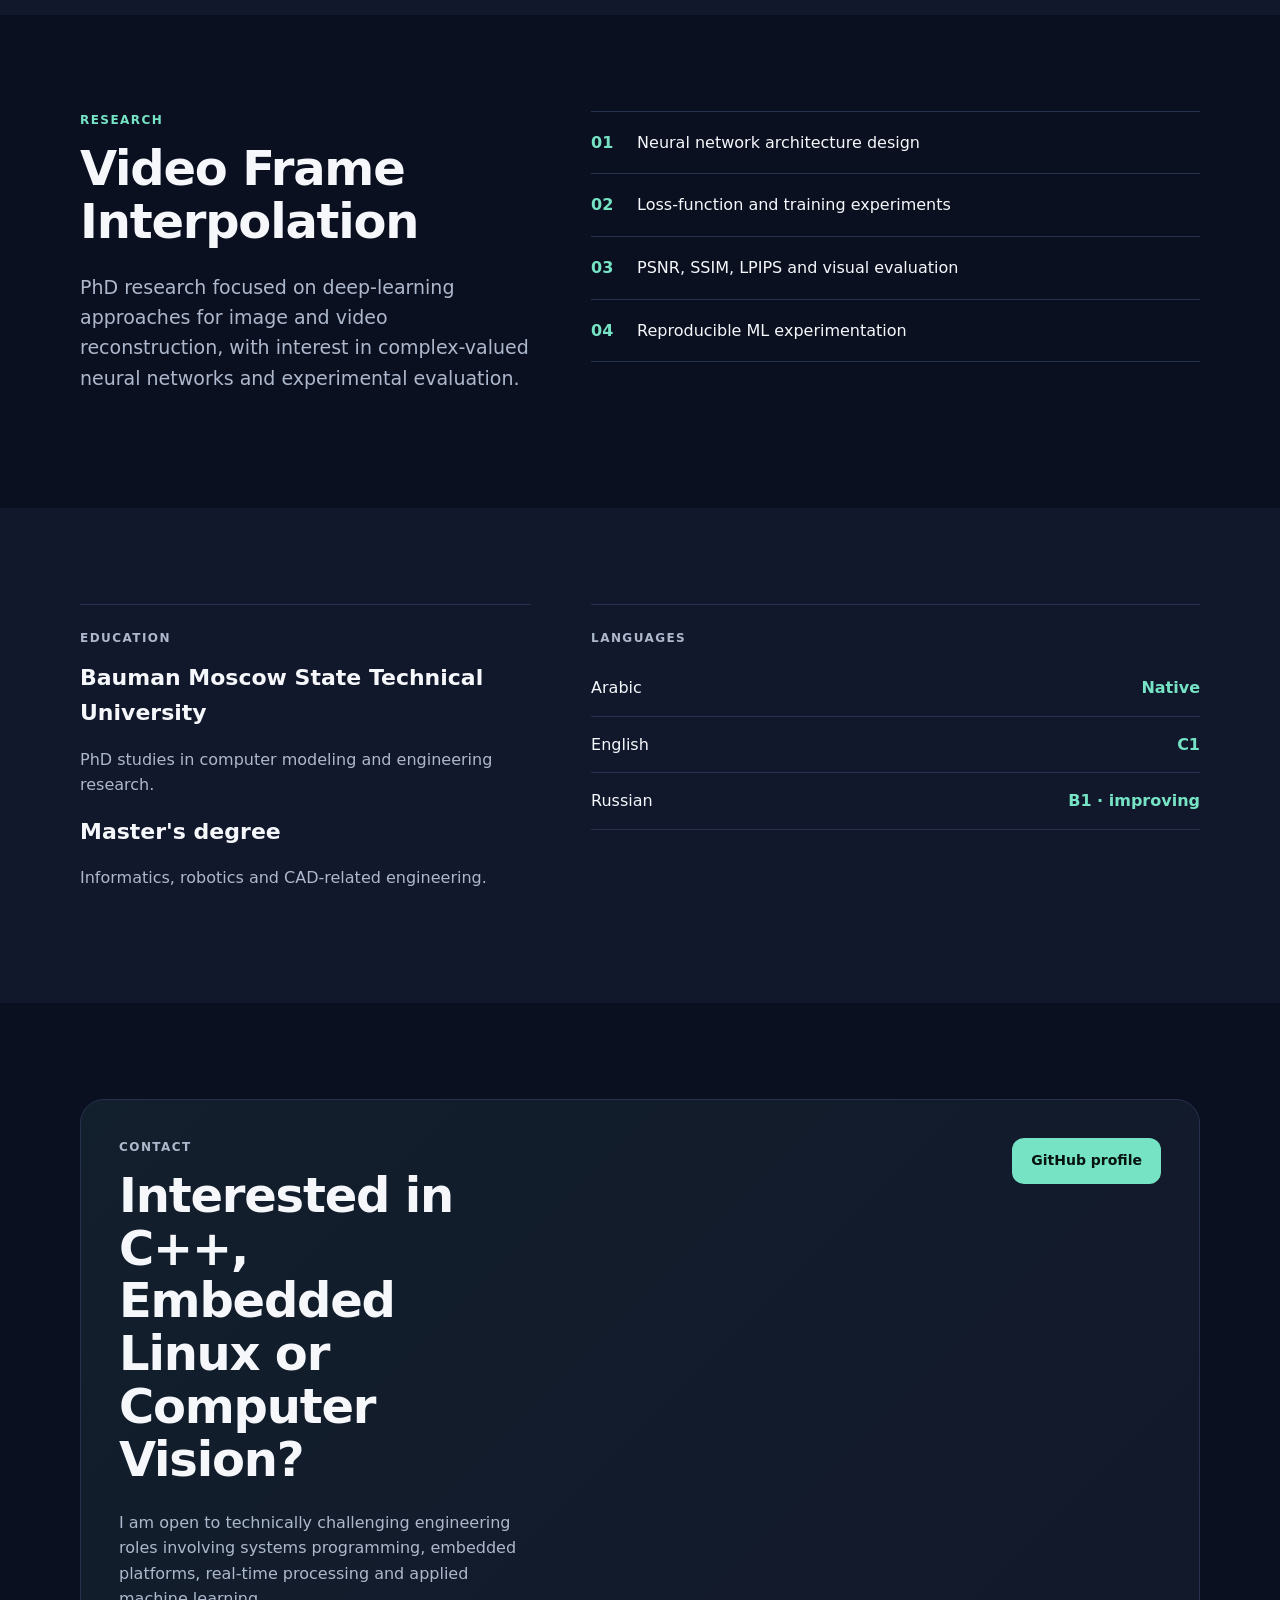
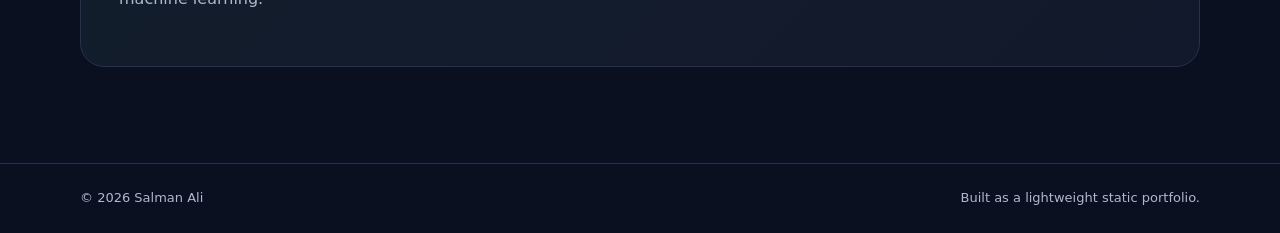
==== commit 53f15f60: "Add profile photo to English and Russian portfolio headers" ====
--- a/index.html
+++ b/index.html
@@ -46,6 +46,7 @@
         </div>
 
         <aside class="hero-card" aria-label="Technical focus">
+          <img class="profile-photo" src="assets/profile.jpg" alt="At a computer workstation" width="640" height="640" decoding="async" fetchpriority="high" />
           <p class="card-label">Current focus</p>
           <h2>Systems that connect software, models and real hardware.</h2>
           <ul>
--- a/styles.css
+++ b/styles.css
@@ -87,6 +87,15 @@
   border: 1px solid var(--line); border-radius: 24px; padding: 30px;
   box-shadow: 0 24px 60px rgba(0,0,0,.22);
 }
+.profile-photo {
+  display: block;
+  width: 180px;
+  max-width: 100%;
+  height: auto;
+  margin: 0 auto 24px;
+  border: 1px solid var(--line);
+  border-radius: 18px;
+}
 .hero-card h2 { font-size: 30px; }
 .hero-card ul { margin: 20px 0 0; padding-left: 20px; color: var(--muted); }
 
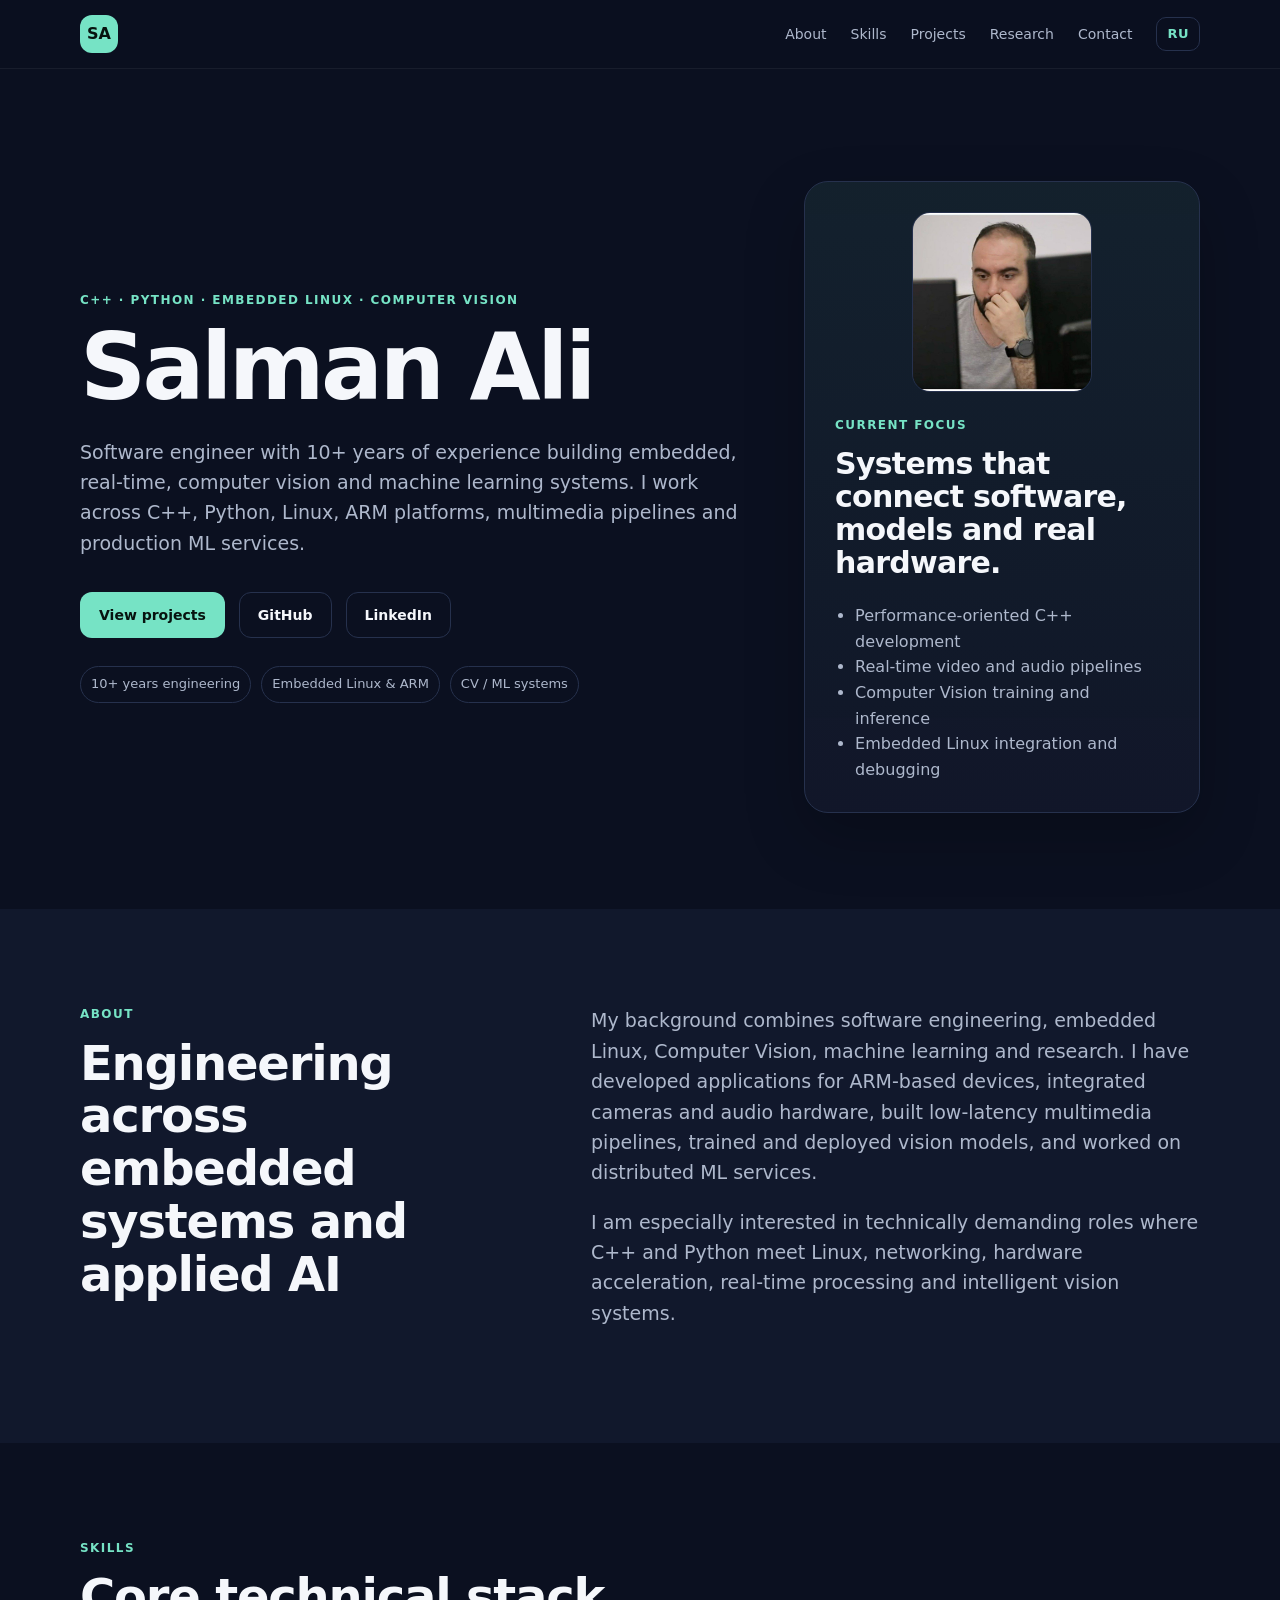
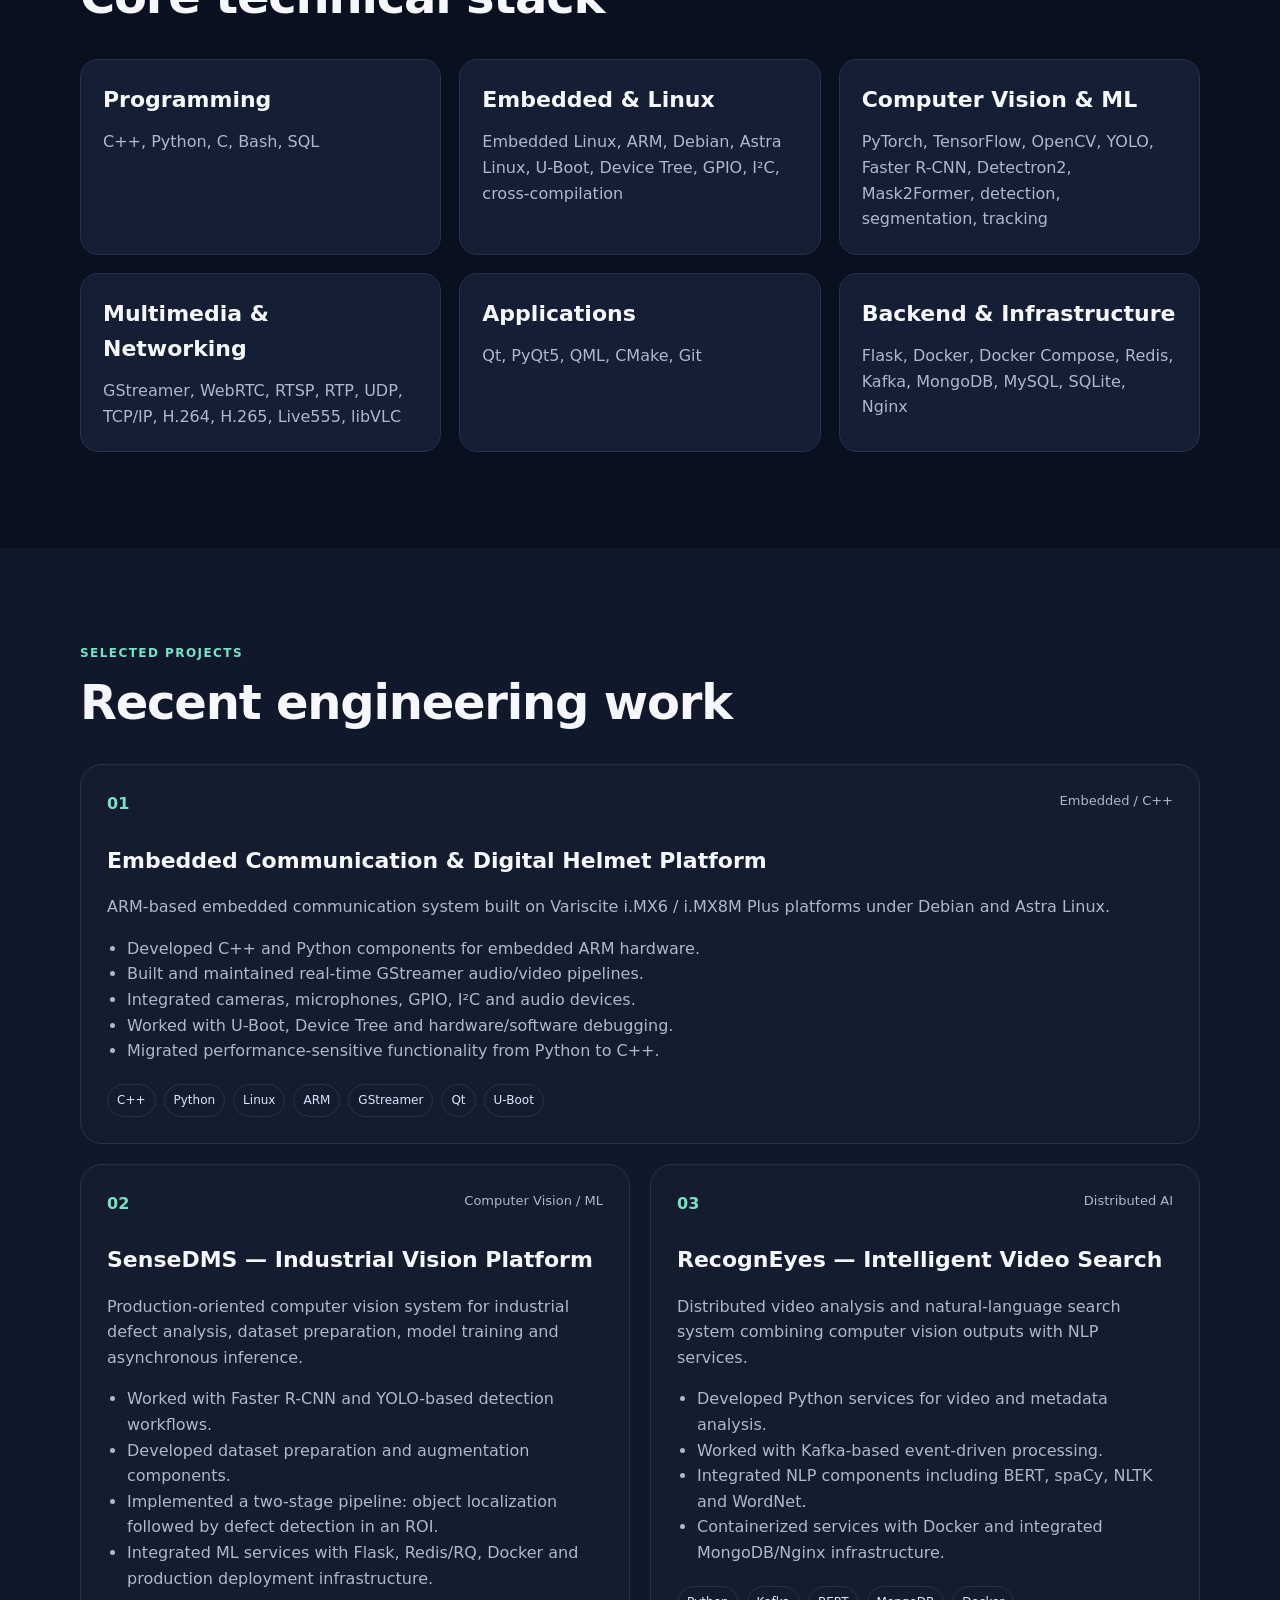
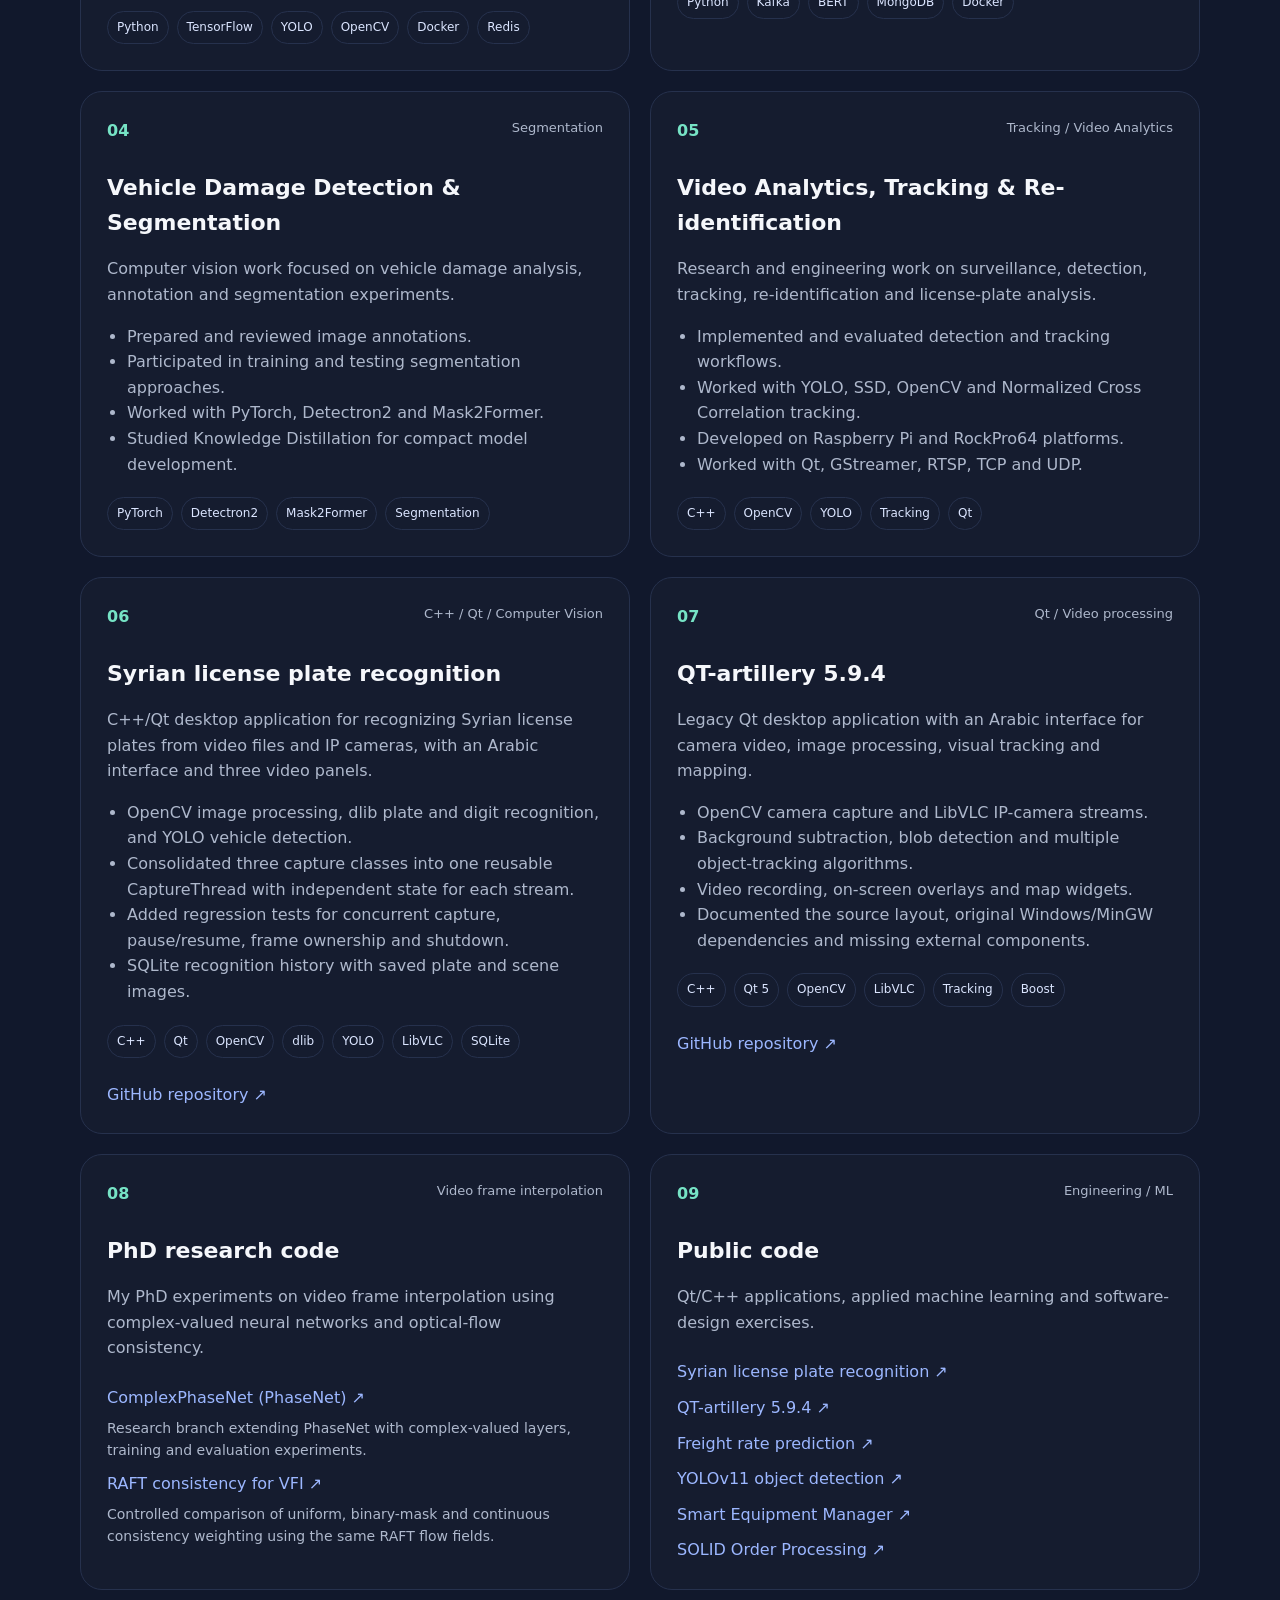
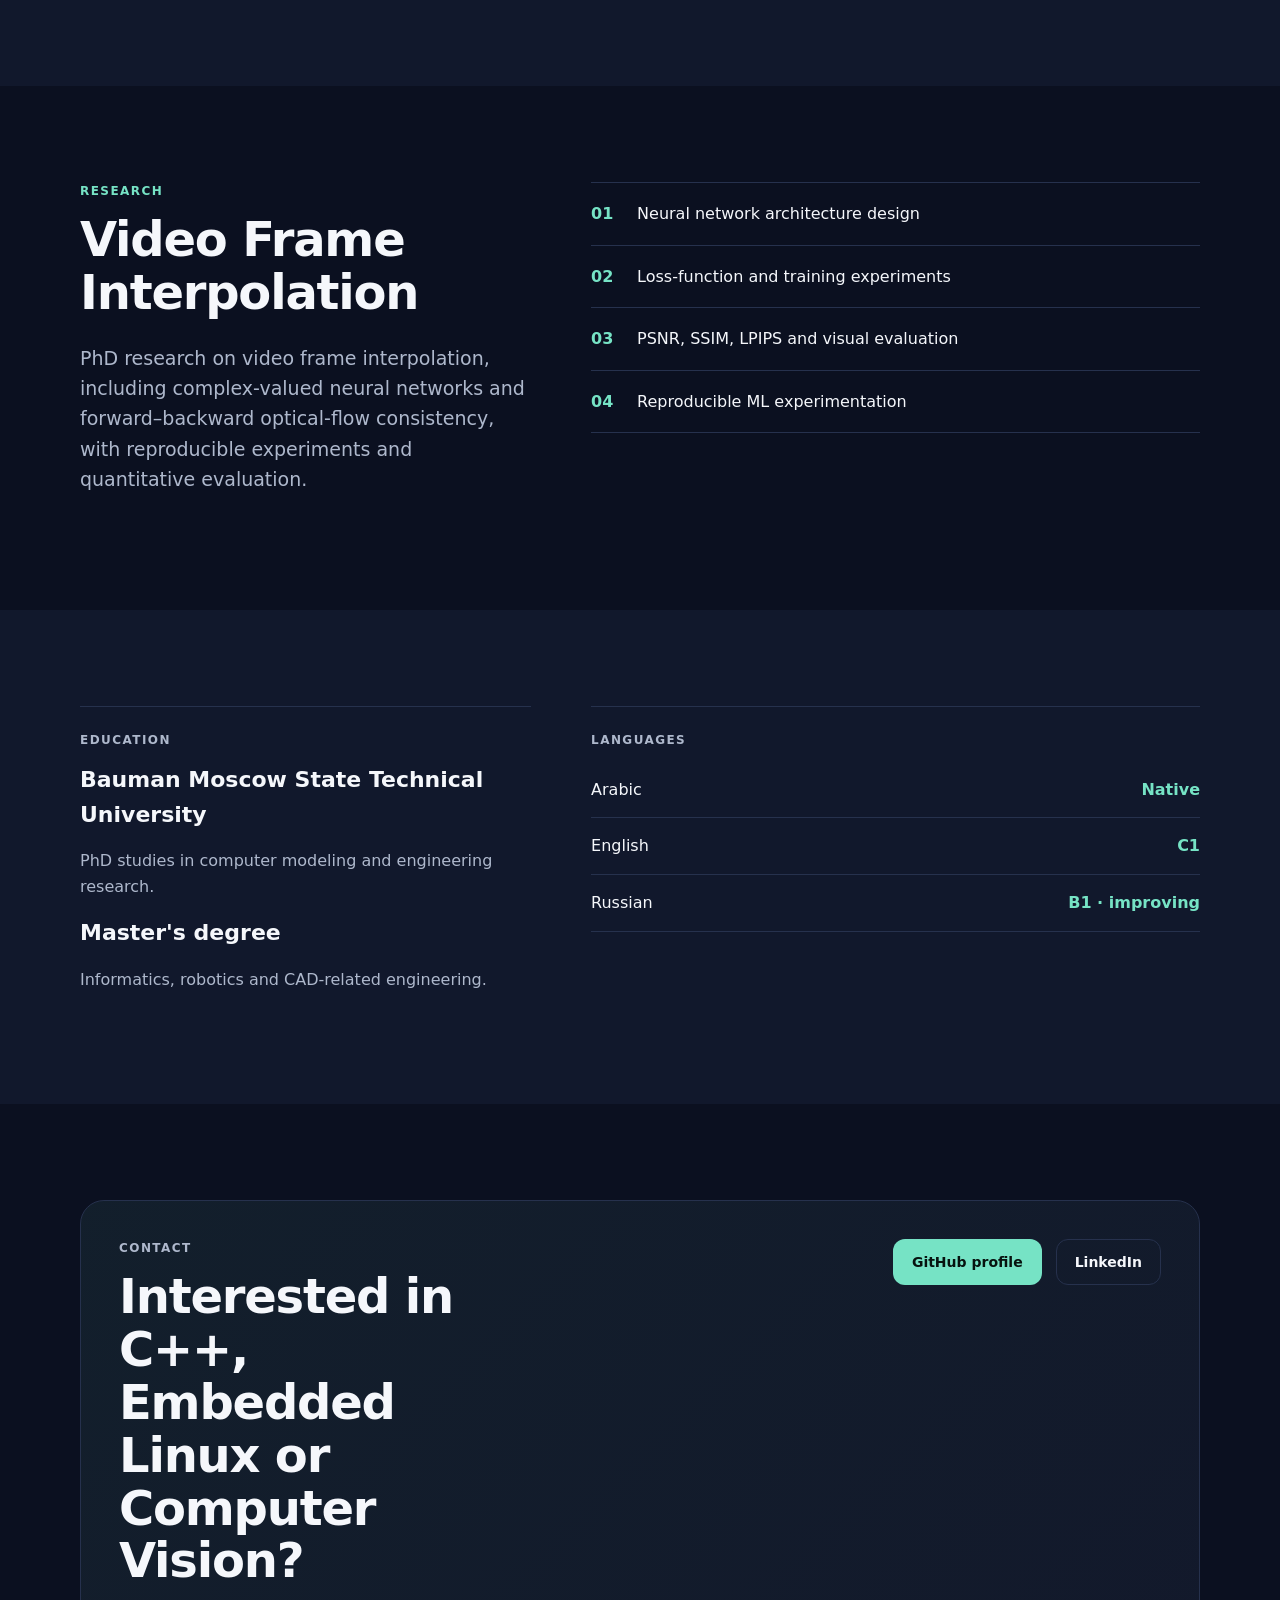
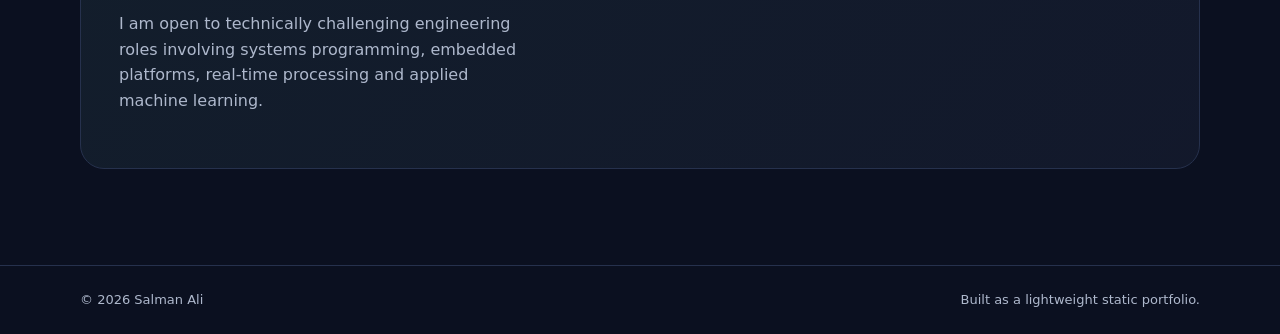
==== commit 3ce852f9: "Separate PhD research and public code; add LinkedIn profile" ====
--- a/index.html
+++ b/index.html
@@ -37,6 +37,7 @@
           <div class="hero-actions">
             <a class="button primary" href="#projects">View projects</a>
             <a class="button secondary" href="https://github.com/slmanali" target="_blank" rel="noreferrer">GitHub</a>
+            <a class="button secondary" href="https://www.linkedin.com/in/salman-ali-523341261/" target="_blank" rel="noreferrer">LinkedIn</a>
           </div>
           <div class="quick-facts" aria-label="Profile highlights">
             <span>10+ years engineering</span>
@@ -271,16 +272,37 @@
             </div>
           </article>
 
-          <article class="project-card github-card">
+          <article class="project-card github-card" id="phd-code">
             <div class="project-topline">
               <span class="project-number">08</span>
-              <span class="project-type">Public code</span>
-            </div>
-            <h3>Open-source & technical exercises</h3>
-            <p>Selected public repositories demonstrating object detection, research code and software design.</p>
+              <span class="project-type">Video frame interpolation</span>
+            </div>
+            <h3>PhD research code</h3>
+            <p>My PhD experiments on video frame interpolation using complex-valued neural networks and optical-flow consistency.</p>
             <div class="repo-links">
-              <a href="https://github.com/slmanali/yolov11-object-detection-task" target="_blank" rel="noreferrer">YOLOv11 Object Detection ↗</a>
-              <a href="https://github.com/slmanali/PhaseNet" target="_blank" rel="noreferrer">PhaseNet ↗</a>
+              <div>
+                <a href="https://github.com/slmanali/PhaseNet/tree/feature/complex-valued-network" target="_blank" rel="noreferrer">ComplexPhaseNet (PhaseNet) ↗</a>
+                <p class="repo-description">Research branch extending PhaseNet with complex-valued layers, training and evaluation experiments.</p>
+              </div>
+              <div>
+                <a href="https://github.com/slmanali/raft-consistency-vfi" target="_blank" rel="noreferrer">RAFT consistency for VFI ↗</a>
+                <p class="repo-description">Controlled comparison of uniform, binary-mask and continuous consistency weighting using the same RAFT flow fields.</p>
+              </div>
+            </div>
+          </article>
+
+          <article class="project-card github-card" id="public-code">
+            <div class="project-topline">
+              <span class="project-number">09</span>
+              <span class="project-type">Engineering / ML</span>
+            </div>
+            <h3>Public code</h3>
+            <p>Qt/C++ applications, applied machine learning and software-design exercises.</p>
+            <div class="repo-links">
+              <a href="https://github.com/slmanali/Syrian-license-plate-QT-dlib" target="_blank" rel="noreferrer">Syrian license plate recognition ↗</a>
+              <a href="https://github.com/slmanali/QT-artillery_5.9.4" target="_blank" rel="noreferrer">QT-artillery 5.9.4 ↗</a>
+              <a href="https://github.com/slmanali/Freight-rate-prediction-assessment-" target="_blank" rel="noreferrer">Freight rate prediction ↗</a>
+              <a href="https://github.com/slmanali/yolov11-object-detection-task" target="_blank" rel="noreferrer">YOLOv11 object detection ↗</a>
               <a href="https://github.com/slmanali/smart-equipment-manager" target="_blank" rel="noreferrer">Smart Equipment Manager ↗</a>
               <a href="https://github.com/slmanali/solid-order-processing-system" target="_blank" rel="noreferrer">SOLID Order Processing ↗</a>
             </div>
@@ -295,8 +317,8 @@
           <p class="section-kicker">Research</p>
           <h2>Video Frame Interpolation</h2>
           <p class="research-lead">
-            PhD research focused on deep-learning approaches for image and video reconstruction,
-            with interest in complex-valued neural networks and experimental evaluation.
+            PhD research on video frame interpolation, including complex-valued neural networks
+            and forward–backward optical-flow consistency, with reproducible experiments and quantitative evaluation.
           </p>
         </div>
         <div class="research-list">
@@ -338,6 +360,7 @@
         </div>
         <div class="contact-actions">
           <a class="button primary" href="https://github.com/slmanali" target="_blank" rel="noreferrer">GitHub profile</a>
+          <a class="button secondary" href="https://www.linkedin.com/in/salman-ali-523341261/" target="_blank" rel="noreferrer">LinkedIn</a>
         </div>
       </div>
     </section>
--- a/styles.css
+++ b/styles.css
@@ -125,6 +125,7 @@
 .repo-links { display: grid; gap: 10px; margin-top: 24px; }
 .repo-links a { color: var(--accent-2); }
 .repo-links a:hover { color: var(--text); }
+.repo-description { margin: 6px 0 0; font-size: 14px; }
 
 .research-list { display: grid; gap: 0; border-top: 1px solid var(--line); }
 .research-list div { display: grid; grid-template-columns: 46px 1fr; align-items: center; border-bottom: 1px solid var(--line); padding: 18px 0; }
@@ -141,7 +142,7 @@
   background: linear-gradient(135deg, rgba(118,227,197,.07), rgba(156,183,255,.05));
 }
 .contact-card p { color: var(--muted); }
-.contact-actions { display: flex; align-items: center; justify-content: flex-end; }
+.contact-actions { display: flex; align-items: center; justify-content: flex-end; gap: 14px; flex-wrap: wrap; }
 
 .footer { border-top: 1px solid var(--line); padding: 24px 0; color: var(--muted); font-size: 13px; }
 .footer-inner { display: flex; justify-content: space-between; gap: 20px; }
